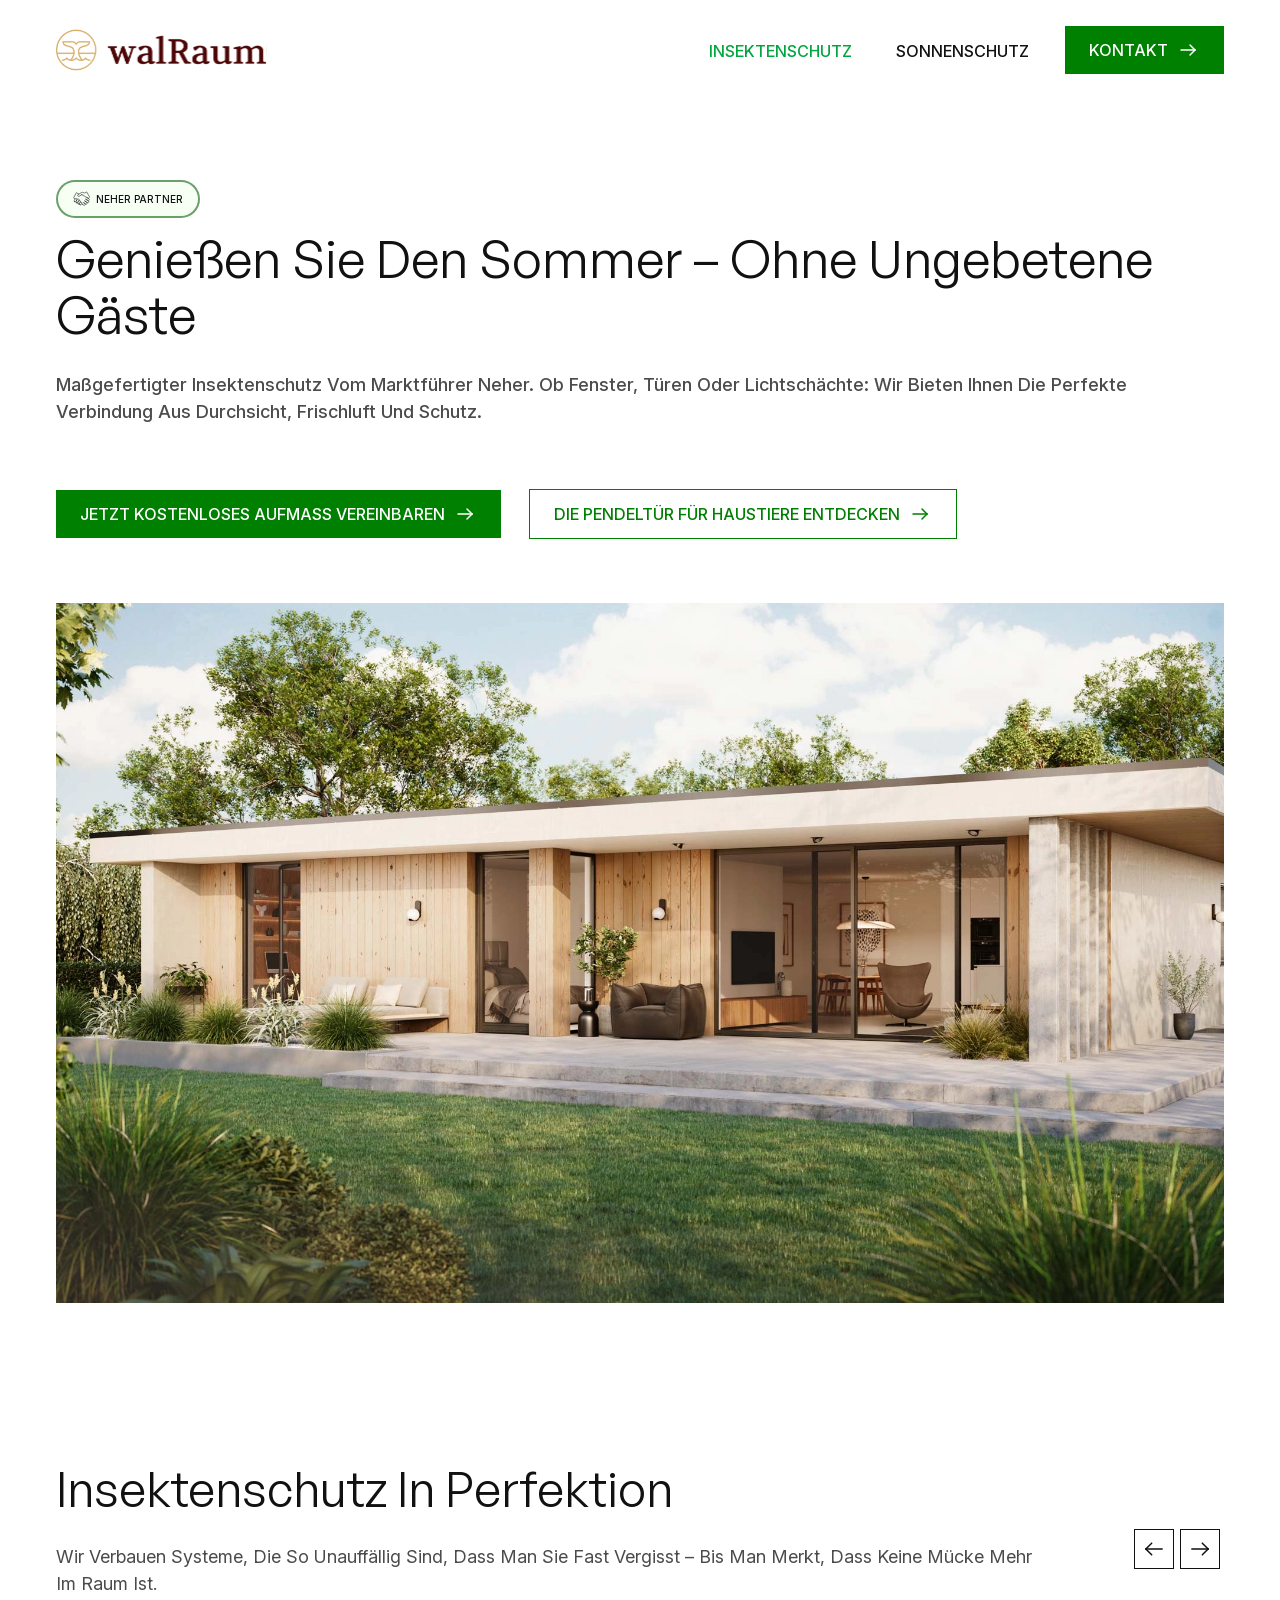
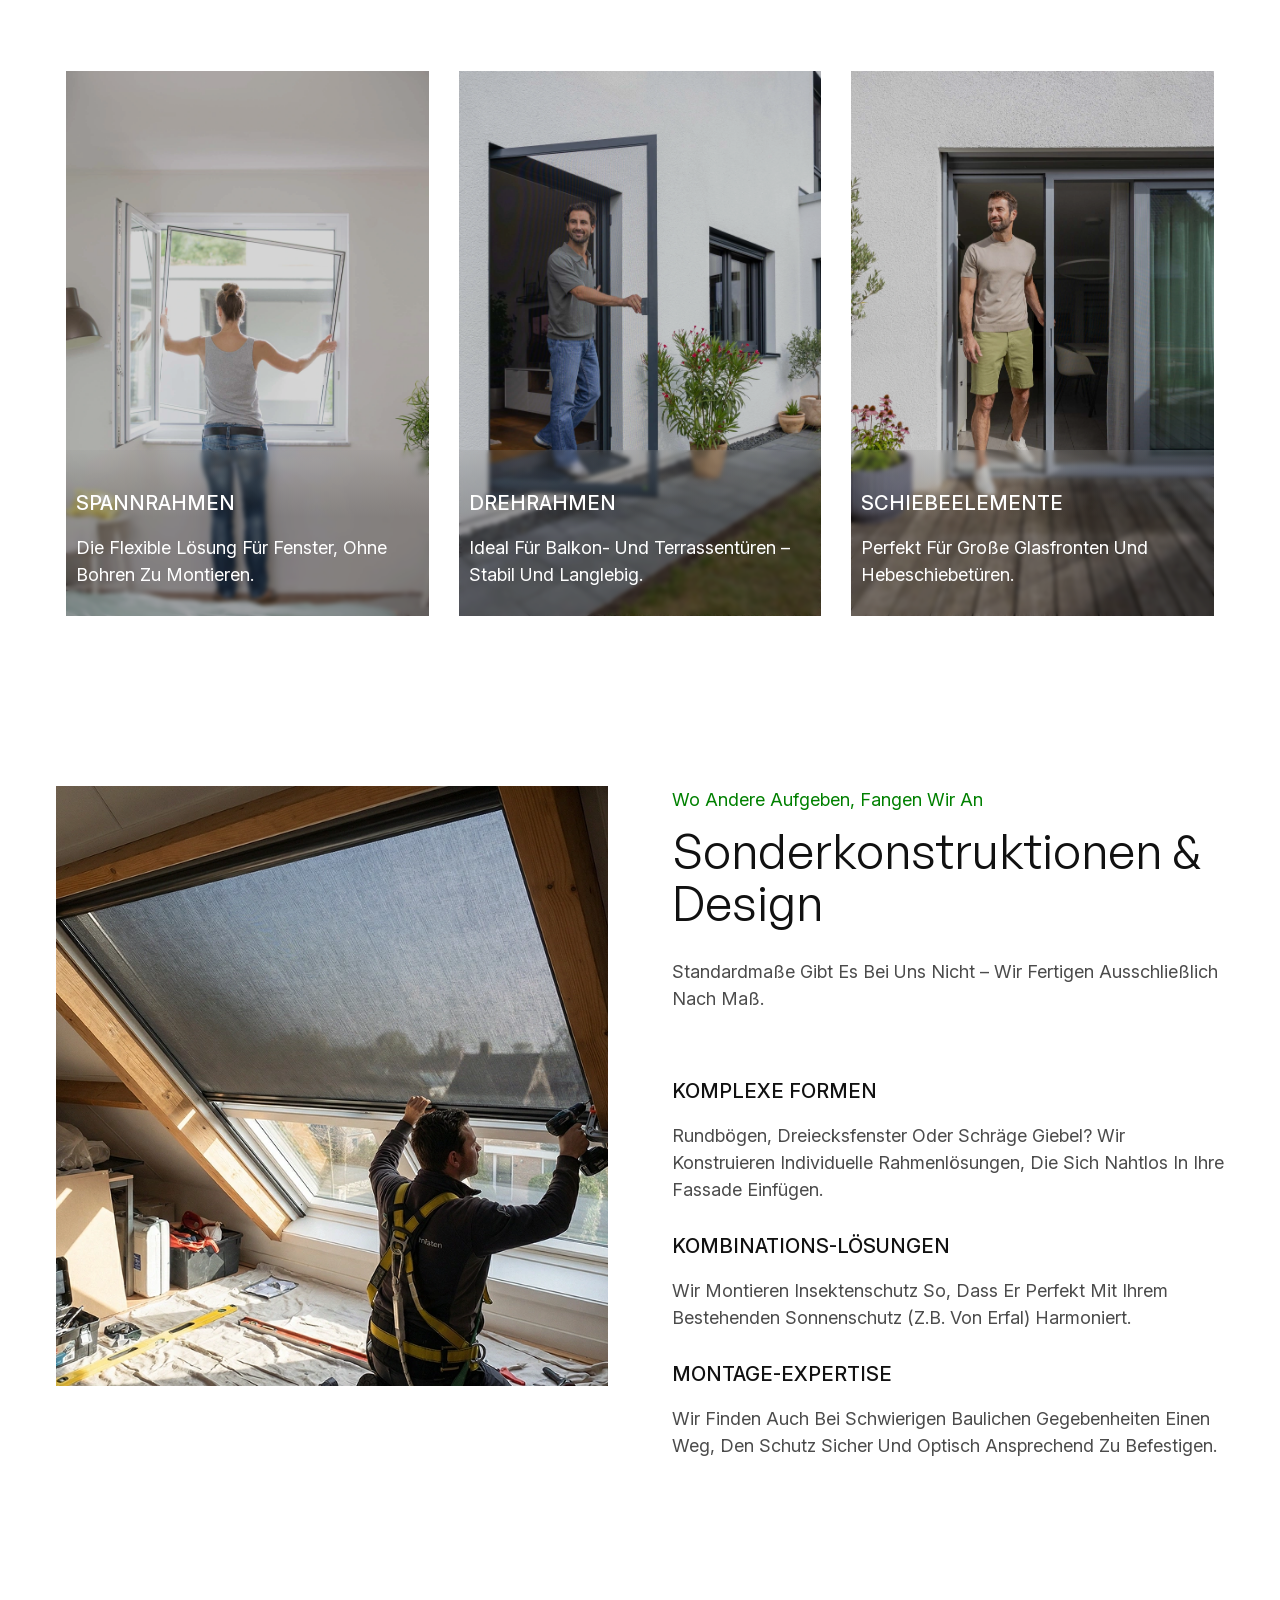
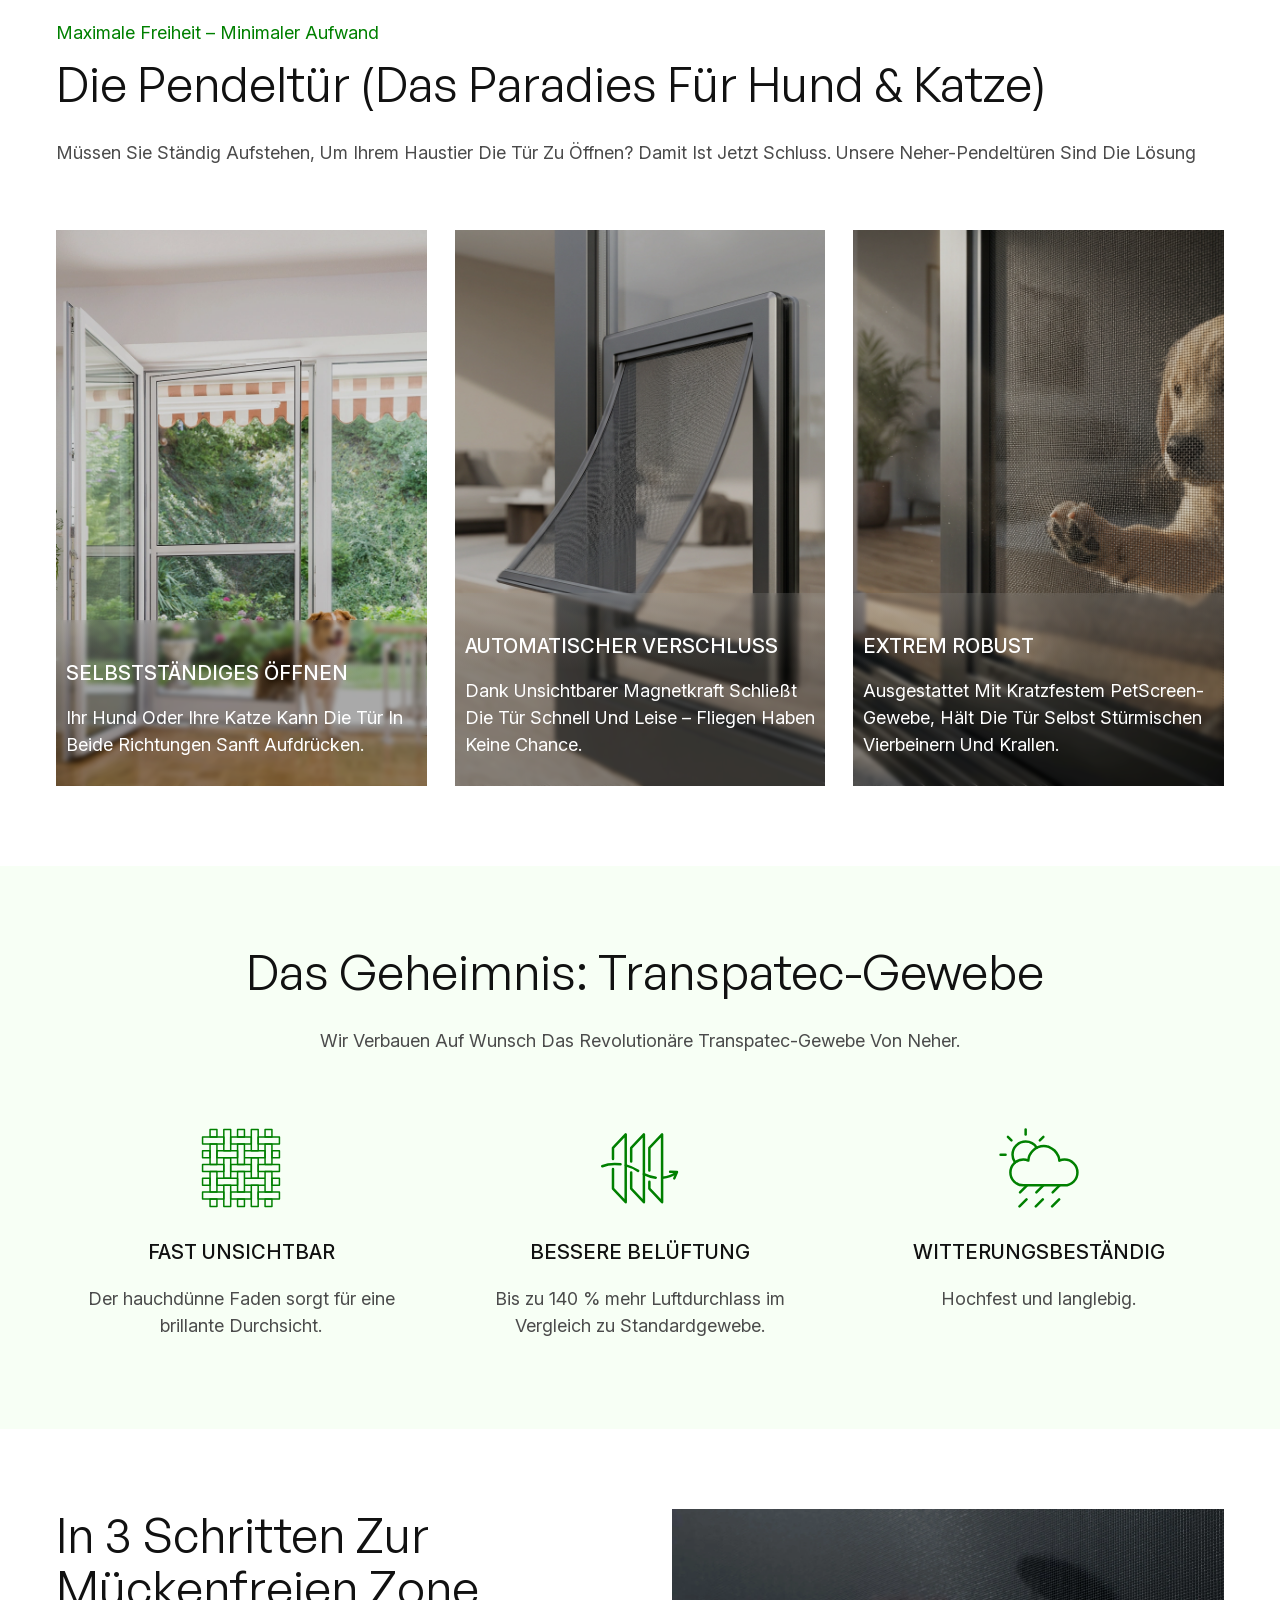
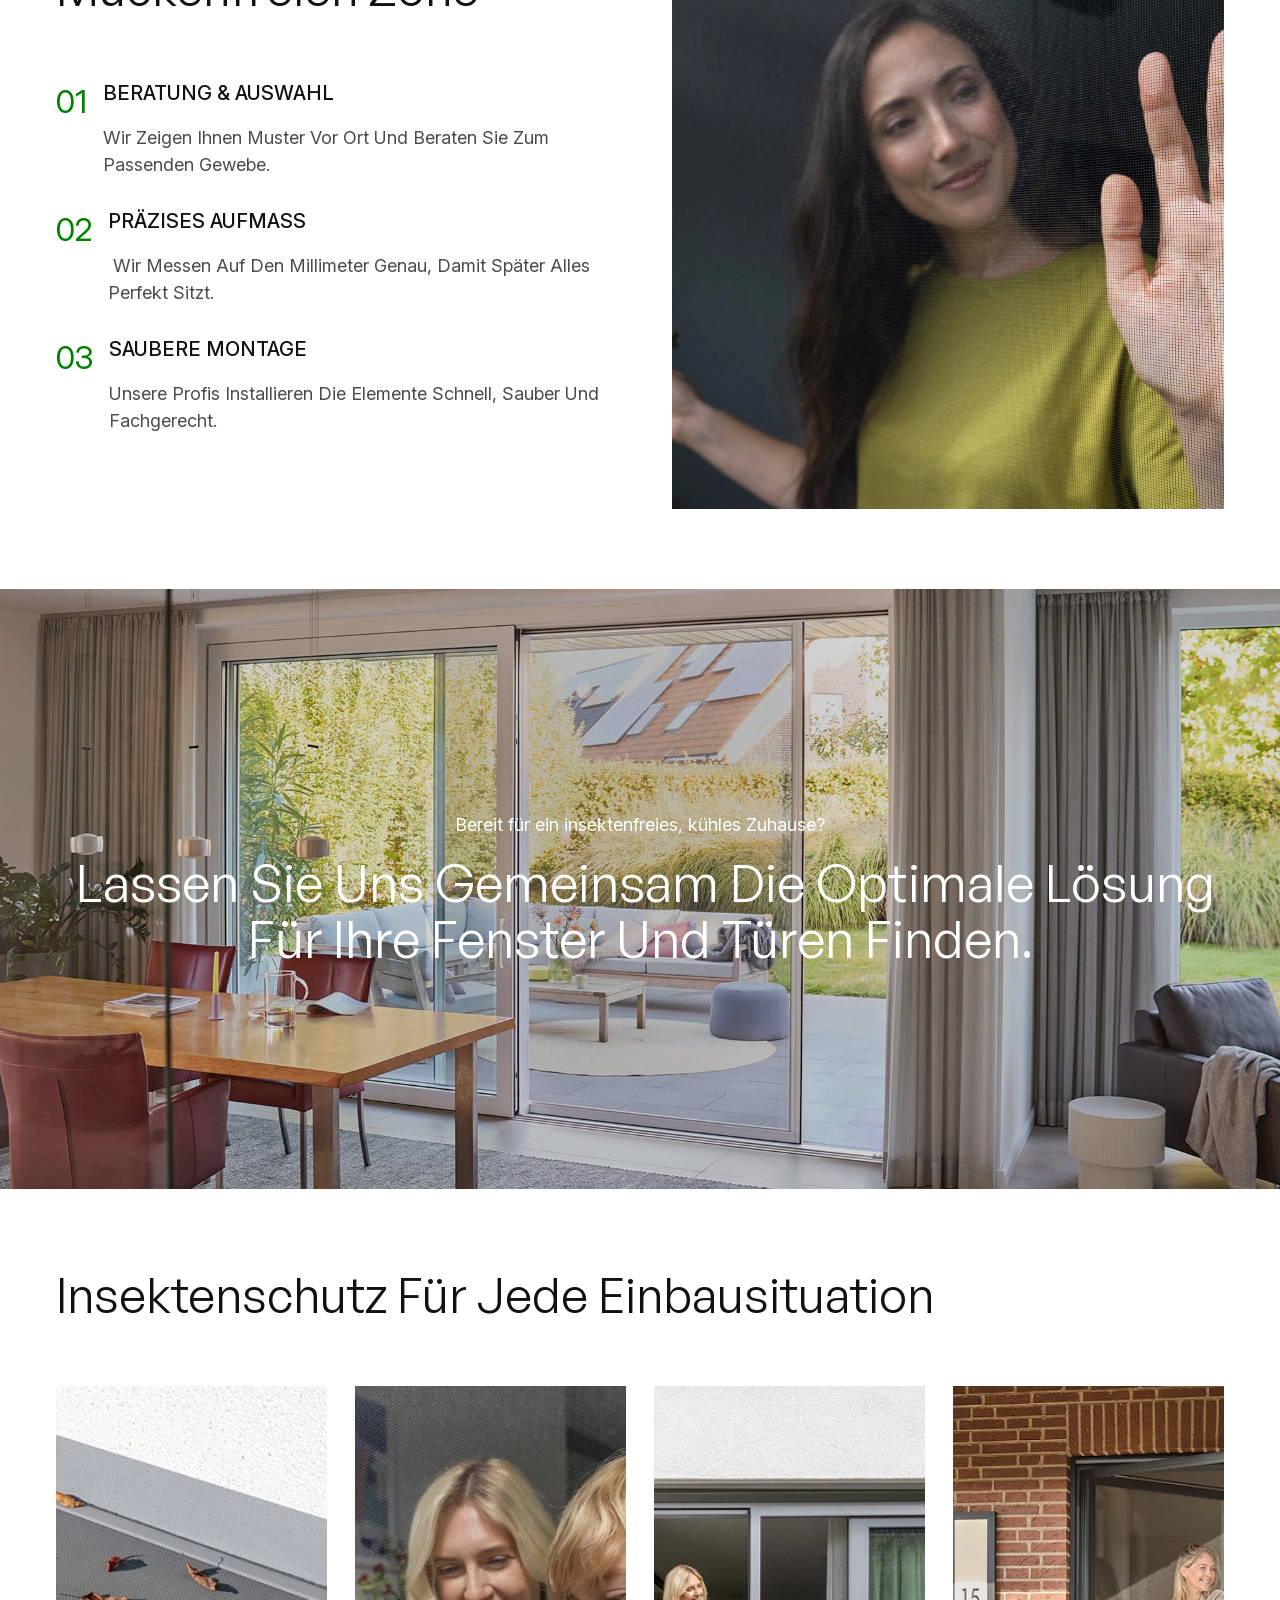
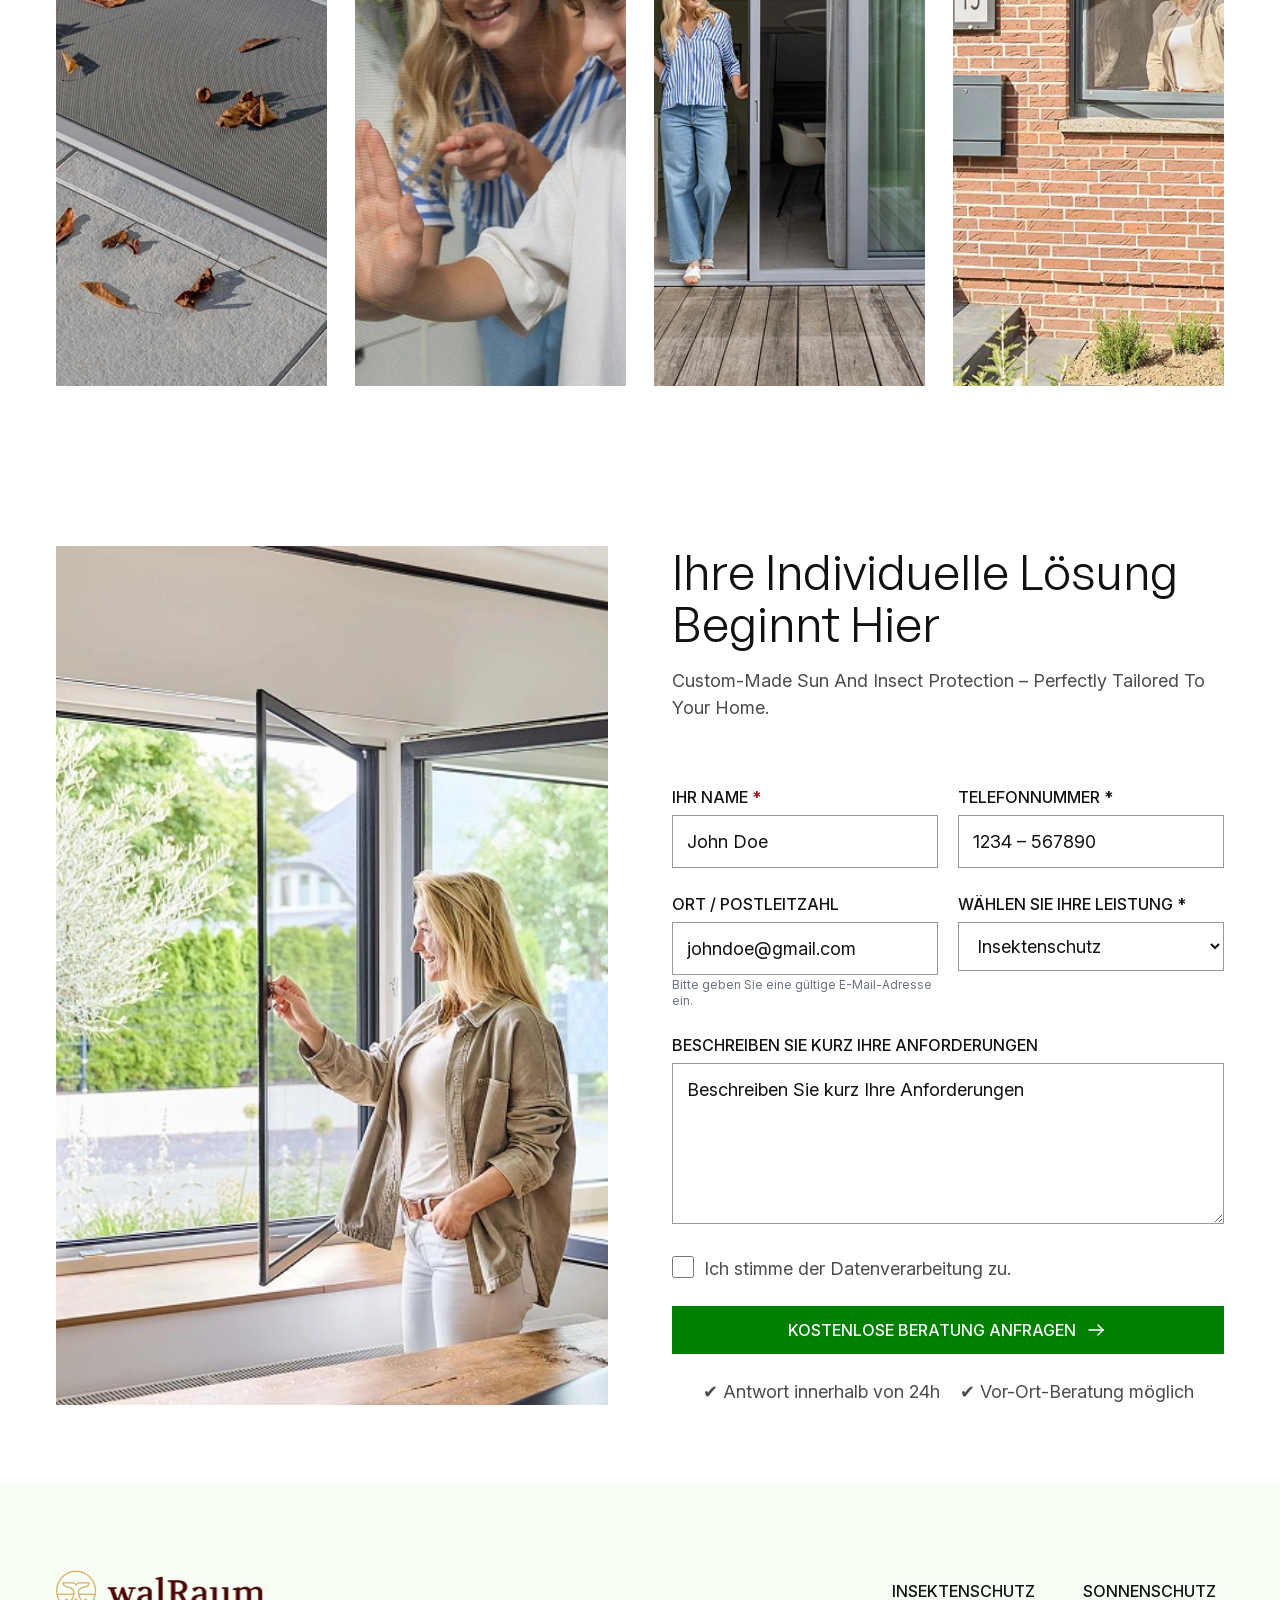
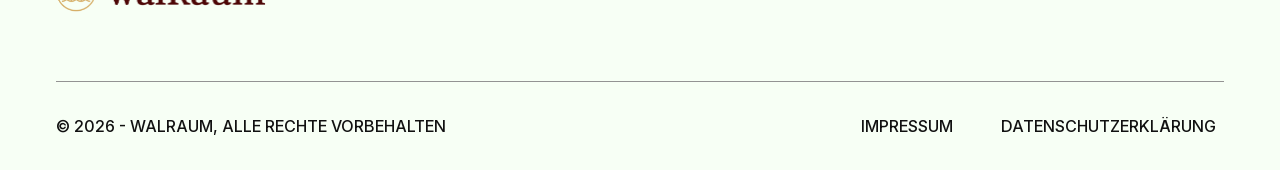
==== Insektenschutz.html @ 72f55087 "first commit" ====
<!doctype html>
<html lang="en">
    <head>
        <meta charset="utf-8">
        <meta name="viewport" content="width=device-width,initial-scale=1">
        <title>Insektenschutz Page</title>

        <link rel="stylesheet" href="./assets/css/swiper-bundle.min.css">
        
        <link rel="stylesheet" href="./assets/css/output.css">

    </head>
      
      
    <body>
        <!-- Skip Link button  -->
        <a href="#mainContent" class="skip-link btn-primary fixed top-0 left-0 z-40">Skip to content</a>
        <!-- HEADER -->
        <header class="header py-24 fixed w-full top-0 left-0 z-30">
            <div class="container">
                <div class="inner flex justify-between gap-32 items-center">
                    <a href="./index.html" aria-label="walraum homepage" class="relative">
                        <img src="./assets/images/header-logo.svg" alt="walraum logo image" class="white-logo">
                        <img src="./assets/images/header-color-logo.svg" alt="walraum colored logo image" class="color-logo absolute inset-0 opacity-0 invisible">
                    </a>
                  
                    <div id="mainMenu" class="flex justify-center items-center gap-12 md:gap-28">
                          <div id="menuBtn" class="lg:hidden w-35 h-35 border border-(--text-primary) flex flex-col justify-center items-center cursor-pointer">
                        <span class="line line-1 w-25 h-2 bg-(--text-primary) my-2"></span>
                        <span class="line line-2 w-25 h-2 bg-(--text-primary) my-2"></span>
                        <span class="line line-3 w-25 h-2 bg-(--text-primary) my-2"></span>
                    </div>
                        <nav>
                            
                            <ul>
                                <li>
                                    <a href="./Insektenschutz.html" role="link">Insektenschutz</a>
                                </li>
                                <li>
                                    <a href="./Sonnenschutz.html" role="link">Sonnenschutz</a>
                                </li>
                            </ul>
                        </nav>
                        <!-- button -->
                        <a href="#" role="button" class="btn-primary hidden! sm:flex!">
                            <span>Kontakt</span>
                            <img src="./assets/images/Arrow.svg" alt="white arrow svg" role="img">
                        </a>
                        <a href="#" role="button" class="btn-primary block! sm:hidden! py-8! px-8!">
                            <svg xmlns="http://www.w3.org/2000/svg" version="1.1" xmlns:xlink="http://www.w3.org/1999/xlink" width="20" height="20" x="0" y="0" viewBox="0 0 100 100" style="enable-background:new 0 0 512 512" xml:space="preserve" class=""><g><path d="M80.002 63.655c-4.922-3.39-11.718-1.984-15.067 3.054l-3.54 5.623c-.77 1.172-2.556 1.65-3.844.92-12.648-7.383-23.213-17.423-31.188-29.775-.825-1.277-.486-2.952.752-3.893l5.418-3.924c4.916-3.493 5.843-10.304 2.233-15.18L24.723 7.014c-3.06-4.023-9.05-4.45-12.487-.812C-1.048 20.211-4.83 42.283 27.688 73.293c32.477 30.894 54.338 26.045 67.545 12.192 3.553-3.678 2.814-9.662-1.405-12.511z" fill="#ffffff" opacity="1" data-original="#ffffff" class=""></path></g></svg>
                        </a>
                    </div>
                    
                </div>
            </div>
        </header>
        <main id="mainContent" tabindex="-1">
            <!-- Hero section start -->
            <section class="hero relative overflow-hidden flex justify-end pt-100">
      
                <div class="container">
                    <div class="hero-content relative h-full space-y-32 lg:space-y-64 py-40 lg:py-80">
                        <div class="title space-y-32 lg:space-y-64">
                            <div class="space-y-12">
                                 <div class="tag flex items-center justify-center gap-5 py-8 px-15 rounded-full border-2 border-[#00580091] bg-[#F7FFF5] w-fit">
                                    <img src="./assets/images/handshake-icon.svg" alt="hand shake icon" role="img">
                                    <span class="text-[10px] uppercase font-medium">neher Partner</span>
                                </div>
                                <div class="space-y-20 lg:space-y-28">
                                    <h1 class="text-h1 font-normal capitalize">
                                    Genießen Sie den Sommer – ohne ungebetene Gäste
                                    </h1>
                                    <div class="para capitalize text-(--text-secondary) font-medium">
                                            <p> Maßgefertigter Insektenschutz vom Marktführer Neher. Ob Fenster, Türen oder Lichtschächte: Wir bieten Ihnen die perfekte Verbindung aus Durchsicht, Frischluft und Schutz.</p>
                                    </div>
                                </div>
                            </div>
                           <div class="flex items-center gap-12 lg:gap-28 flex-wrap">
                                 <a href="#" class="btn-primary">
                                    <span>Jetzt kostenloses Aufmaß vereinbaren</span>
                                    <img src="./assets/images/Arrow.svg" alt="white arrow svg" role="img">
                                </a>
                                 <a href="#" class="btn-border">
                                    <span>Die Pendeltür für Haustiere entdecken</span>
                                    <img src="./assets/images/arrow-green.svg" alt="green arrow svg" role="img" class="icon-hover transition duration-300">
                                </a>
                           </div>
                        </div>
                           <div class="hero-img w-full xl:h-700">
                        <img src="./assets/images/hero-2-image.webp" alt="main banner image for hero section" role="img" class="w-full h-full object-cover aspect-video xl:aspect-auto">
                    </div>
                    </div>
                 
                </div>
            </section>
            <!-- Section 2 Starts -->  
            <section class="py-30 md:py-50 lg:py-80">
                <div class="container">
                    <div class="inner space-y-32  lg:space-y-64">
                        <div class="heading space-y-18 lg:space-y-28 md:w-[85%]">
                                <h2 class="text-h2 font-normal text-(--text-primary)">Insektenschutz in Perfektion</h2>
                                <div class="para capitalize space-y-20 text-(--text-secondary) font-normal">
                                    <p>Wir verbauen Systeme, die so unauffällig sind, dass man sie fast vergisst – bis man merkt, dass keine Mücke mehr im Raum ist.</p>
                                </div>
                            </div>
                        <!-- cards -->
                        <div class="main -mt-160">
                           <div class="swiper swiper-cards w-auto! overflow-hidden!">

                                <!-- Navigation -->
                                <div class="hidden! md:flex! swiper-button-prev top-50! left-[90%]! xl:left-[94%]! right-0! w-40! h-40! border border-(--text-primary) rounded-none! transform -translate-x-1/2!">
                                    <span class="prev-icon"><svg width="28" height="28" viewBox="0 0 28 28" fill="none" xmlns="http://www.w3.org/2000/svg">
                                    <path d="M5.8335 14H22.1668" stroke="#111111" stroke-width="1.5" stroke-linecap="round" stroke-linejoin="round"/>
                                    <path d="M11.6668 8.16669L5.8335 14" stroke="#111111" stroke-width="1.5" stroke-linecap="round" stroke-linejoin="round"/>
                                    <path d="M11.6668 19.8333L5.8335 14" stroke="#111111" stroke-width="1.5" stroke-linecap="round" stroke-linejoin="round"/>
                                    </svg>
                                    </span>
                                </div>

                                <div class="hidden! md:flex! swiper-button-next top-50! w-40! h-40! border border-(--text-primary) rounded-none!">
                                    <span class="next-icon">
                                        <svg width="28" height="28" viewBox="0 0 28 28" fill="none" xmlns="http://www.w3.org/2000/svg">
                                        <path d="M22.1668 14H5.8335" stroke="#111111" stroke-width="1.5" stroke-linecap="round" stroke-linejoin="round"/>
                                        <path d="M16.3335 19.8333L22.1668 14" stroke="#111111" stroke-width="1.5" stroke-linecap="round" stroke-linejoin="round"/>
                                        <path d="M16.3335 8.16669L22.1668 14" stroke="#111111" stroke-width="1.5" stroke-linecap="round" stroke-linejoin="round"/>
                                        </svg>

                                    </span>
                                </div>

                                <div class="swiper-wrapper parent-equal pt-160 pb-50 md:pb-0">
                                    <div class="swiper-slide md:p-10 h-auto!">
                                        <div class="relative overflow-hidden group h-full">
                                                <img src="./assets/images/section-5.webp" alt="image for Spannrahmen card" class="size-full object-cover transition-all duration-300 ease-in-out group-hover:scale-105">
                                                <!-- Overlay (optional for readability) -->
                                                <div class="absolute inset-0 bg-(--overlay) z-10"></div>
                                                <div class="content px-22 md:px-10 xxl:px-28 pt-28 md:pt-38 pb-22 md:pb-28 absolute bottom-0 w-full z-11 text-white bg-[linear-gradient(180deg,rgba(153,153,151,0.2)_0%,rgba(0,0,0,0.2)_39.9%)] backdrop-blur-[2px] space-y-16">
                                                    <h3 class="text-white uppercase text-p xsm:text-h4 font-medium equal-title">Spannrahmen</h3>
                                                    <div class="para capitalize space-y-20 text-white font-normal equal-content">
                                                        <p>Die flexible Lösung für Fenster, ohne Bohren zu montieren.</p>
                                                    </div>
                                                </div>
                                        </div>
                                    </div>
                                    <div class="swiper-slide md:p-10 h-auto!">
                                        <div class="relative overflow-hidden group h-full">
                                                <img src="./assets/images/swiper-image-2.webp" alt="image for Drehrahmen card" class="size-full object-cover transition-all duration-300 ease-in-out group-hover:scale-105">
                                                <!-- Overlay (optional for readability) -->
                                                <div class="absolute inset-0 bg-(--overlay) z-10"></div>
                                                <div class="content px-22 md:px-10 xxl:px-28 pt-28 md:pt-38 pb-22 md:pb-28 absolute bottom-0 w-full z-11 text-white bg-[linear-gradient(180deg,rgba(153,153,151,0.2)_0%,rgba(0,0,0,0.2)_39.9%)] backdrop-blur-[2px] space-y-16">
                                                    <h3 class="text-white uppercase text-p xsm:text-h4 font-medium equal-title">Drehrahmen</h3>
                                                    <div class="para capitalize space-y-20 text-white font-normal equal-content">
                                                        <p>Ideal für Balkon- und Terrassentüren – stabil und langlebig.</p>
                                                    </div>
                                                </div>
                                        </div>
                                    </div>
                                    <div class="swiper-slide md:p-10 h-auto!">
                                        <div class="relative overflow-hidden group h-full">
                                                <img src="./assets/images/swiper-image-3.webp" alt="image for Schiebeelemente card" class="size-full object-cover transition-all duration-300 ease-in-out group-hover:scale-105">
                                                <!-- Overlay (optional for readability) -->
                                                <div class="absolute inset-0 bg-(--overlay) z-10"></div>
                                                <div class="content px-22 md:px-10 xxl:px-28 pt-28 md:pt-38 pb-22 md:pb-28 absolute bottom-0 w-full z-11 text-white bg-[linear-gradient(180deg,rgba(153,153,151,0.2)_0%,rgba(0,0,0,0.2)_39.9%)] backdrop-blur-[2px] space-y-16">
                                                    <h3 class="text-white uppercase text-p xsm:text-h4 font-medium equal-title">Schiebeelemente</h3>
                                                    <div class="para capitalize space-y-20 text-white font-normal equal-content">
                                                        <p>Perfekt für große Glasfronten und Hebeschiebetüren.</p>
                                                    </div>
                                                </div>
                                        </div>
                                    </div>
                                    <div class="swiper-slide md:p-10 h-auto!">
                                        <div class="relative overflow-hidden group h-full">
                                                <img src="./assets/images/swiper-image-4.webp" alt="image for Plissees card" class="size-full object-cover transition-all duration-300 ease-in-out group-hover:scale-105">
                                                <!-- Overlay (optional for readability) -->
                                                <div class="absolute inset-0 bg-(--overlay) z-10"></div>
                                                <div class="content px-22 md:px-10 xxl:px-28 pt-28 md:pt-38 pb-22 md:pb-28 absolute bottom-0 w-full z-11 text-white bg-[linear-gradient(180deg,rgba(153,153,151,0.2)_0%,rgba(0,0,0,0.2)_39.9%)] backdrop-blur-[2px] space-y-16">
                                                    <h3 class="text-white uppercase text-p xsm:text-h4 font-medium equal-title">Plissees</h3>
                                                    <div class="para capitalize space-y-20 text-white font-normal equal-content">
                                                        <p>Platzsparend, modern und kinderleicht zu bedienen</p>
                                                    </div>
                                                </div>
                                        </div>
                                    </div>
                                    <div class="swiper-slide md:p-10 h-auto!">
                                        <div class="relative overflow-hidden group h-full">
                                                <img src="./assets/images/swiper-image-5.webp" alt="image for Lichtschachtabdeckungen card" class="size-full object-cover transition-all duration-300 ease-in-out group-hover:scale-105">
                                                <!-- Overlay (optional for readability) -->
                                                <div class="absolute inset-0 bg-(--overlay) z-10"></div>
                                                <div class="content px-22 md:px-10 xxl:px-28 pt-28 md:pt-38 pb-22 md:pb-28 absolute bottom-0 w-full z-11 text-white bg-[linear-gradient(180deg,rgba(153,153,151,0.2)_0%,rgba(0,0,0,0.2)_39.9%)] backdrop-blur-[2px] space-y-16">
                                                    <h3 class="text-white uppercase text-p xsm:text-h4 font-medium equal-title">Lichtschachtabdeckungen</h3>
                                                    <div class="para capitalize space-y-20 text-white font-normal equal-content">
                                                        <p>Damit auch Kellerasseln und Laub keine Chance haben.</p>
                                                    </div>
                                                </div>
                                        </div>
                                    </div>
                                </div>

                                <!-- Pagination -->
                                <div class="md:hidden swiper-pagination"></div>

                                </div>
                        </div>
                    </div>
                </div>
            </section>
            <!-- Section 3 Starts -->
             <section class="py-30 md:py-50 lg:py-80">
                <div class="container">
                    <div class="inner flex gap-32 xl:gap-64 flex-col lg:flex-row">
                         <div class="w-full lg:w-1/2 md:h-600 overflow-hidden">
                            <img src="./assets/images/fangen-image.webp" alt="section image for Sonderkonstruktionen & Design" role="img" class="size-full object-cover transition-all duration-300 ease-in-out hover:scale-105">
                        </div>
                        <div class="w-full lg:w-1/2">
                            <div class="space-y-32 lg:space-y-64">
                                <div class="space-y-12">
                                    <span class="capitalize text-body font-regular text-(--button-bg)">Wo andere aufgeben, fangen wir an</span>
                                    <div class="space-y-20 lg:space-y-28">
                                        <h2 class="text-h2 font-normal text-(--text-primary)">Sonderkonstruktionen & Design</h2>
                                        <div class="para capitalize space-y-16 text-(--text-secondary)">
                                            <p>Standardmaße gibt es bei uns nicht – wir fertigen ausschließlich nach Maß.</p>
                                        </div>
                                    </div>
                                </div>
                                
                                <div class="listing space-y-16 lg:space-y-28">
                                    <div class="list-inn flex justify-start items-start space-y-10 sm:space-y-16 flex-col">
                                            <h3 class="text-h4 uppercase font-medium">Komplexe Formen</h3>
                                            <div class="para capitalize space-y-16 text-(--text-secondary)">
                                                <span>Rundbögen, Dreiecksfenster oder schräge Giebel? Wir konstruieren individuelle Rahmenlösungen, die sich nahtlos in Ihre Fassade einfügen.</span>
                                            </div>
                                    </div>
                                    <!--  -->
                                     <div class="list-inn flex justify-start items-start space-y-10 sm:space-y-16 flex-col">
                                            <h3 class="text-h4 uppercase font-medium">Kombinations-Lösungen</h3>
                                            <div class="para capitalize space-y-16 text-(--text-secondary)">
                                                <span>Wir montieren Insektenschutz so, dass er perfekt mit Ihrem bestehenden Sonnenschutz (z.B. von Erfal) harmoniert.</span>
                                            </div>
                                    </div>
                                    <!--  -->
                                     <div class="list-inn flex justify-start items-start space-y-10 sm:space-y-16 flex-col">
                                            <h3 class="text-h4 uppercase font-medium">Montage-Expertise</h3>
                                            <div class="para capitalize space-y-16 text-(--text-secondary)">
                                                <span>Wir finden auch bei schwierigen baulichen Gegebenheiten einen Weg, den Schutz sicher und optisch ansprechend zu befestigen.</span>
                                            </div>
                                    </div>
                                </div>
                            </div>
                        </div>
                       
                    </div>
                </div>
            </section>
            <!-- section 4 starts -->
              <section class="py-30 md:py-50 lg:py-80">
                <div class="container">
                    <div class="inner space-y-32 lg:space-y-64">
                        <div class="heading space-y-12">
                            <span class="capitalize text-body font-regular text-(--button-bg)">Maximale Freiheit – Minimaler Aufwand</span>
                            <div class="space-y-18 lg:space-y-28">
                                <h2 class="text-h2 font-normal text-(--text-primary)">Die Pendeltür (Das Paradies für Hund & Katze)</h2>
                                <div class="para capitalize space-y-20 text-(--text-secondary) font-normal">
                                    <p>Müssen Sie ständig aufstehen, um Ihrem Haustier die Tür zu öffnen? Damit ist jetzt Schluss. Unsere Neher-Pendeltüren sind die Lösung</p>
                                </div>
                            </div>
                        </div>
                        <div class="grid sm:grid-cols-2 lg:grid-cols-3 gap-28">
                            <div class="relative overflow-hidden group">
                                <img src="./assets/images/Selbstständiges-image.webp" alt=" image for Selbstständiges Öffnen" class="size-full object-cover transition-all duration-300 ease-in-out group-hover:scale-105">
                                <!-- Overlay (optional for readability) -->
                                <div class="absolute inset-0 bg-(--overlay) z-10"></div>
                                <div class="content px-22 md:px-10 xxl:px-28 pt-28 md:pt-38 pb-22 md:pb-28 absolute bottom-0 w-full z-11 text-white bg-[linear-gradient(180deg,rgba(153,153,151,0.2)_0%,rgba(0,0,0,0.2)_39.9%)] backdrop-blur-[2px] space-y-16">
                                    <h3 class="text-h4 uppercase font-medium">Selbstständiges Öffnen</h3>
                                    <div class="para capitalize space-y-20 text-white font-normal equal-content">
                                                <span>Ihr Hund oder Ihre Katze kann die Tür in beide Richtungen sanft aufdrücken.</span>
                                            </div>
                                </div>
                            </div>
                            <div class="relative overflow-hidden group">
                                <img src="./assets/images/Freiheit-für-Vierbeiner-2.webp" alt=" image for Automatisches Schließen" class="size-full object-cover transition-all duration-300 ease-in-out group-hover:scale-105">
                                <!-- Overlay (optional for readability) -->
                                <div class="absolute inset-0 bg-(--overlay) z-10"></div>
                                <div class="content px-22 md:px-10 xxl:px-28 pt-28 md:pt-38 pb-22 md:pb-28 absolute bottom-0 w-full z-11 text-white bg-[linear-gradient(180deg,rgba(153,153,151,0.2)_0%,rgba(0,0,0,0.2)_39.9%)] backdrop-blur-[2px] space-y-16">
                                    <h3 class="text-h4 uppercase font-medium">Automatischer Verschluss</h3>
                                    <div class="para capitalize space-y-20 text-white font-normal equal-content">
                                        <span>Dank unsichtbarer Magnetkraft schließt die Tür schnell und leise – Fliegen haben keine Chance.</span>
                                    </div>
                                </div>
                            </div>
                            <div class="relative overflow-hidden group">
                                <img src="./assets/images/Freiheit-für-Vierbeiner-3.webp" alt=" image for Robustes Gewebe" class="size-full object-cover transition-all duration-300 ease-in-out group-hover:scale-105">
                                <!-- Overlay (optional for readability) -->
                                <div class="absolute inset-0 bg-(--overlay) z-10"></div>
                                <div class="content px-22 md:px-10 xxl:px-28 pt-28 md:pt-38 pb-22 md:pb-28 absolute bottom-0 w-full z-11 text-white bg-[linear-gradient(180deg,rgba(153,153,151,0.2)_0%,rgba(0,0,0,0.2)_39.9%)] backdrop-blur-[2px] space-y-16">
                                    <h3 class="text-h4 uppercase font-medium">Extrem Robust</h3>
                                    <div class="para capitalize space-y-20 text-white font-normal equal-content">
                                                <span>Ausgestattet mit kratzfestem PetScreen-Gewebe, hält die Tür selbst stürmischen Vierbeinern und Krallen.</span>
                                            </div>
                                </div>
                            </div>
                        </div>
                    </div>
                </div>
            </section>
            
            <!-- section 5 starts -->
            <section class="py-30 md:py-50 lg:py-80 bg-(--light-green)">
                <div class="container">
                    <div class="inner space-y-32 lg:space-y-64">
                        <div class="title text-center space-y-28">
                            <h2 class="text-h2 font-normal text-(--text-primary)"> Das Geheimnis: Transpatec-Gewebe</h2>
                            <div class="para capitalize space-y-16 text-(--text-secondary)">
                                <p>Wir verbauen auf Wunsch das revolutionäre Transpatec-Gewebe von Neher.</p>
                            </div>
                        </div>
                        <div class="main grid sm:grid-cols-2 lg:grid-cols-3 gap-28 parent-equal">
                            <div class="p-10 flex flex-col gap-28 justify-start text-center">
                                <img src="./assets/images/Fast-unsichtbar.svg" class="w-80 h-80 mx-auto" alt="icon for Fast unsichtbar" role="img">
                                <div class="space-y-16">
                                    <h3 class="equal-title text-h4 font-medium uppercase leading-relaxed tracking-[6%]"> Fast unsichtbar</h3>
                                    <div class="equal-content space-y-16 font-normal tracking-[2%] text-(--text-secondary)">
                                        <p>Der hauchdünne Faden sorgt für eine brillante Durchsicht.</p>
                                    </div>
                                </div>
                            </div>
                            <!--  -->
                            <div class="p-10 flex flex-col gap-28 justify-start text-center">
                                <img src="./assets/images/Bessere-Belüftung.svg" class="w-80 h-80 mx-auto" alt="icon for Bessere Belüftung" role="img">
                                <div class="space-y-16">
                                    <h3 class="equal-title text-h4 font-medium uppercase leading-relaxed tracking-[6%]">Bessere Belüftung</h3>
                                    <div class="equal-content space-y-16 font-normal tracking-[2%] text-(--text-secondary)">
                                        <p>Bis zu 140 % mehr Luftdurchlass im Vergleich zu Standardgewebe.</p>
                                    </div>
                                </div>
                            </div>
                            <!--  -->
                            <div class="p-10 flex flex-col gap-28 justify-start text-center">
                                <img src="./assets/images/Witterungsbeständig.svg" class="w-80 h-80 mx-auto"  alt="icon for Witterungsbeständig" role="img">
                                <div class="space-y-16">
                                    <h3 class="equal-title text-h4 font-medium uppercase leading-relaxed tracking-[6%]">Witterungsbeständig</h3>
                                    <div class="equal-content space-y-16 font-normal tracking-[2%] text-(--text-secondary)">
                                        <p>Hochfest und langlebig.</p>
                                    </div>
                                </div>
                            </div>
                        </div>
                    </div>
                </div>
            </section>
            <!-- section 6 Starts -->
            <section class="py-30 md:py-50 lg:py-80">
                <div class="container">
                    <div class="inner flex gap-32 xl:gap-64 flex-col-reverse lg:flex-row">
                        <div class="w-full lg:w-1/2">
                            <div class="space-y-32 lg:space-y-64">
                                <h2 class="text-h2 font-normal text-(--text-primary)">In 3 Schritten zur mückenfreien Zone</h2>
                                <div class="listing space-y-16 lg:space-y-28">
                                    <div class="list-inn flex justify-start items-start gap-16">
                                        <span class="text-h3 text-(--button-bg)">01</span>
                                        <div class="space-y-10 sm:space-y-16">
                                            <h3 class="text-h4 uppercase font-medium">Beratung & Auswahl</h3>
                                            <div class="para capitalize space-y-16 text-(--text-secondary)">
                                                <span>Wir zeigen Ihnen Muster vor Ort und beraten Sie zum passenden Gewebe.</span>
                                            </div>
                                        </div>
                                    </div>
                                    <!--  -->
                                    <div class="list-inn flex justify-start items-start gap-16">
                                        <span class="text-h3 text-(--button-bg)">02</span>
                                        <div class="space-y-10 sm:space-y-16">
                                            <h3 class="text-h4 uppercase font-medium">Präzises Aufmaß</h3>
                                            <div class="para capitalize space-y-16 text-(--text-secondary)">
                                                <span> Wir messen auf den Millimeter genau, damit später alles perfekt sitzt.</span>
                                            </div>
                                        </div>
                                    </div>
                                    <!--  -->
                                    <div class="list-inn flex justify-start items-start gap-16">
                                        <span class="text-h3 text-(--button-bg)">03</span>
                                        <div class="space-y-10 sm:space-y-16">
                                            <h3 class="text-h4 uppercase font-medium">Saubere Montage</h3>
                                            <div class="para capitalize space-y-16 text-(--text-secondary) ">
                                                <span>Unsere Profis installieren die Elemente schnell, sauber und fachgerecht.</span>
                                            </div>
                                        </div>
                                    </div>
                                </div>
                            </div>
                        </div>
                        <div class="w-full lg:w-1/2 md:h-600 overflow-hidden">
                            <img
                                src="./assets/images/sec-6mückenfreienZone.webp"
                                alt="section image for mückenfreien Zone"
                                role="img"
                                class="size-full object-cover transition-all duration-300 ease-in-out hover:scale-105"
                            >
                        </div>
                    </div>
                </div>
            </section>
            <!-- section 7 Starts -->
            <section class="py-200 relative overflow-hidden flex justify-center items-center h-600">
                <img
                    src="./assets/images/cta-2.webp"
                    alt="cta background image"
                    role="img"
                    class="absolute inset-0 z-0 object-cover object-center size-full"
                >
                <!-- Overlay (optional for readability) -->
                <div class="absolute inset-0 bg-(--overlay1) z-10"></div>
                <div class="container">
                    <div class="inner relative z-11">
                        <div class="content text-white text-center space-y-16">
                            <span>Bereit für ein insektenfreies, kühles Zuhause?</span>
                            <h2 class="text-h1 tracking-[2%]"> Lassen Sie uns gemeinsam die optimale Lösung für Ihre Fenster und Türen finden.</h2>
                        </div>
                    </div>
                </div>
            </section>
            <!-- section 8 Starts -->
             <section class="py-30 md:py-50 lg:py-80">
                <div class="container">
                    <div class="inner space-y-32 lg:space-y-64">
                            <div class="space-y-18 lg:space-y-28">
                                <h2 class="text-h2 font-normal text-(--text-primary)">Insektenschutz Für Jede Einbausituation  
                            </div>
                  
                        <div class="grid sm:grid-cols-2 xl:grid-cols-4 gap-28">
                            <div class="relative overflow-hidden group h-auto lg:h-600">
                                <img src="./assets/images/card-image24.webp" alt=" image for Selbstständiges Öffnen" class="size-full object-cover transition-all duration-300 ease-in-out group-hover:scale-105">
                                
                            </div>
                            <div class="relative overflow-hidden group h-auto lg:h-600">
                                <img src="./assets/images/card-image21.webp" alt=" image for Automatisches Schließen" class="size-full object-cover transition-all duration-300 ease-in-out group-hover:scale-105">
                              
                            </div>
                            <div class="relative overflow-hidden group h-auto lg:h-600">
                                <img src="./assets/images/card-image22.webp" alt=" image for Robustes Gewebe" class="size-full object-cover transition-all duration-300 ease-in-out group-hover:scale-105">
                              
                            </div>
                            <div class="relative overflow-hidden group h-auto lg:h-600">
                                <img src="./assets/images/card-image23.webp" alt=" image for Robustes Gewebe" class="size-full object-cover transition-all duration-300 ease-in-out group-hover:scale-105">
                              
                            </div>
                        </div>
                    </div>
                </div>
            </section>
            <!-- section 9 Starts -->
            <section class="py-30 md:py-50 lg:py-80">
                <div class="container">
                    <div class="inner flex gap-32 xl:gap-64 flex-col lg:flex-row h-full">
                        <div class="w-full lg:w-1/2 overflow-hidden h-full xl:h-auto lg:sticky lg:top-100 xl:top-0 xl:relative">
                            <div class="lg:sticky lg:top-100 xl:top-0 xl:relative h-auto xl:h-full">
                                <img
                                src="./assets/images/contact-form-img2.webp"
                                alt="section image for Der form"
                                role="img"
                                class="w-full aspect-square xl:aspect-auto xl:h-full object-cover transition-all duration-300 ease-in-out hover:scale-105"
                            >
                            </div>
                        </div>
                        <div class="w-full lg:w-1/2 h-full">
                            <div class="space-y-32 xl:space-y-64">
                                <div class="space-y-16">
                                    <h2 class="text-h2 font-normal text-(--text-primary)">Ihre individuelle Lösung beginnt hier</h2>
                                    <div class="para space-y-16 text-(--text-secondary) capitalize">
                                        <p>Custom-made sun and insect protection – perfectly tailored to your home.</p>
                                    </div>
                                </div>
                                <!-- form -->
                                <form action="#" method="post" class="space-y-24 max-w-2xl">
                                    <!-- Name + Phone -->
                                    <div class="grid xl:grid-cols-2 gap-20">
                                        <!-- Name -->
                                        <div>
                                            <label for="name" class="block text-p font-medium mb-6 uppercase text-(--text-primary)">
                                                Ihr Name
                                                <span aria-hidden="true" class="text-red-800">*</span>
                                            </label>
                                            <input
                                                type="text"
                                                id="name"
                                                name="name"
                                                placeholder="John Doe"
                                                required
                                                aria-required="true"
                                                class="text-(--text-primary) w-full border border-[#989898] px-14 py-12 focus:outline-none focus:ring-1 focus:ring-(--button-bg)"
                                            >
                                        </div>
                                        <!-- Phone -->
                                        <div>
                                            <label for="phone" class="block text-p font-medium mb-6 uppercase text-(--text-primary)">
                                                Telefonnummer
                                                <span aria-hidden="true">*</span>
                                            </label>
                                            <input
                                                type="tel"
                                                id="phone"
                                                name="phone"
                                                placeholder="1234 – 567890"
                                                required
                                                aria-required="true"
                                                class="text-(--text-primary) w-full border border-[#989898] px-14 py-12 focus:outline-none focus:ring-1 focus:ring-(--button-bg)"
                                            >
                                        </div>
                                    </div>
                                    <!-- Email + Service -->
                                    <div class="grid xl:grid-cols-2 gap-20">
                                        <!-- Email -->
                                        <div>
                                            <label for="email" class="block text-p font-medium mb-6 uppercase text-(--text-primary)">
                                                Ort / Postleitzahl
                                            </label>
                                            <input
                                                type="email"
                                                id="email"
                                                name="email"
                                                placeholder="johndoe@gmail.com"
                                                aria-describedby="email-help"
                                                class="text-(--text-primary) w-full border border-[#989898] px-14 py-12 focus:outline-none focus:ring-2 focus:ring-[#989898]"
                                            >
                                            <p id="email-help" class="text-xs text-gray-500 mt-2">
                                                Bitte geben Sie eine gültige E-Mail-Adresse ein.
                                            </p>
                                        </div>
                                        <!-- Service -->
                                        <div>
                                            <label for="service" class="block text-p font-medium mb-6 uppercase text-(--text-primary)">
                                                Wählen Sie Ihre Leistung
                                                <span aria-hidden="true">*</span>
                                            </label>
                                            <select
                                                id="service"
                                                name="service"
                                                required
                                                aria-required="true"
                                                class="text-(--text-primary) w-full border border-[#989898] px-14 py-12 focus:outline-none focus:ring-1 focus:ring-(--button-bg)"
                                            >
                                                <option value="">Insektenschutz</option>
                                                <option value="insektenschutz">Sonnenschutz</option>
                                                <option value="sonnenschutz">Sonnen- & Insektenschutz</option>
                                                <option value="sonderanfertigung">Sonderanfertigung</option>
                                                <option value="lösungen">Haustierfreundliche Lösungen</option>
                                            </select>
                                        </div>
                                    </div>
                                    <!-- Message -->
                                    <div>
                                        <label for="message" class="block text-p font-medium mb-6 uppercase text-(--text-primary)">
                                            Beschreiben Sie kurz Ihre Anforderungen
                                        </label>
                                        <textarea
                                            id="message"
                                            name="message"
                                            rows="5"
                                            placeholder="Beschreiben Sie kurz Ihre Anforderungen"
                                            class="text-(--text-primary) w-full border border-[#989898] px-14 py-12 focus:outline-none focus:ring-1 focus:ring-(--button-bg)"
                                        ></textarea>
                                    </div>
                                    <!-- Checkbox -->
                                    <div class="flex items-start gap-10">
                                        <input
                                            type="checkbox"
                                            id="consent"
                                            name="consent"
                                            required
                                            aria-required="true"
                                            class="mt-1 w-22 h-22"
                                        >
                                        <label for="consent" class="text-body text-(--text-secondary)">
                                            Ich stimme der Datenverarbeitung zu.
                                        </label>
                                    </div>
                                    <!-- Button -->
                                    <button type="submit" class="w-full! btn-primary">
                                        Kostenlose Beratung anfragen 
                                        <img src="./assets/images/Arrow.svg" alt="arrow icon" role="img">
                                    </button>
                                    <!-- Info -->
                                    <div class="flex flex-wrap justify-center gap-10 xl:gap-20 text-body text-(--text-secondary)">
                                        <span>✔ Antwort innerhalb von 24h</span>
                                        <span>✔ Vor-Ort-Beratung möglich</span>
                                    </div>
                                </form>
                            </div>
                        </div>
                    </div>
                </div>
            </section>
        </main>

        <footer class="bg-(--light-green)">
            <div class="container">
              <div class="footer-top pt-50 lg:pt-80 pb-40 lg:pb-64 flex justify-between items-center gap-20 flex-col lg:flex-row">
                  <a href="#" role="link">
                    <img src="./assets/images/header-color-logo.svg" alt="footer logo icon" role="img" class="w-210">
                  </a>

                  <div class="[&_ul]:flex [&_ul]:justify-center [&_ul]:items-center [&_ul]:gap-6 xsm:[&_ul]:gap-16 xlg:[&_ul]:gap-32 xsm:[&_ul>li]:p-8 [&_ul>li]:text-p [&_ul>li]:font-medium [&_ul>li]:uppercase [&_ul]:flex-col xsm:[&_ul]:flex-row [&_ul>li>a]:tracking-[6%] [&_ul>li>a]:transition-all [&_ul>li>a]:duration-300 [&_ul>li>a]:ease-in-out [&_ul>li>a]:hover:text-(--button-bg) [&_ul>li>a]:active:text-(--button-bg) [&_ul>li>a]:focus-within:text-(--button-bg)">
                     <ul>
                      <li><a href="#" role="link"> Insektenschutz</a></li>
                      <li><a href="#" role="link"> Sonnenschutz</a></li>
                     </ul>
                  </div>
              </div>
              <!-- copyright -->
               <div class="copyright flex justify-center lg:justify-between items-center gap-10 lg:gap-16 border-t-[1.5px] border-t-[#939393] py-12 lg:py-24 lg:flex-row flex-col">
                 <div class="text-p font-medium text-(--primary) uppercase  text-center lg:text-left">
                    <p>© 2026 - walraum, Alle Rechte vorbehalten</p>
                 </div>

                 <div class="[&_ul]:flex [&_ul]:justify-center [&_ul]:items-center [&_ul]:gap-6 xsm:[&_ul]:gap-16 xlg:[&_ul]:gap-32 xsm:[&_ul>li]:p-8 [&_ul>li]:text-p [&_ul>li]:font-medium [&_ul>li]:uppercase [&_ul]:flex-col xsm:[&_ul]:flex-row [&_ul>li>a]:tracking-[6%] [&_ul>li>a]:transition-all [&_ul>li>a]:duration-300 [&_ul>li>a]:ease-in-out [&_ul>li>a]:hover:text-(--button-bg) [&_ul>li>a]:active:text-(--button-bg) [&_ul>li>a]:focus-within:text-(--button-bg)">
                    <ul>
                      <li><a href="#" role="link"> Impressum</a></li>
                      <li><a href="#" role="link"> Datenschutzerklärung</a></li>
                     </ul>
                 </div>
               </div>
            </div>
        </footer>
        <!-- Script -->
         <script src="./assets/js/swiper-bundle.min.js"></script>
        <script src="./assets/js/script.js"></script>
    </body>
</html>
---- assets/css/output.css ----
/*! tailwindcss v4.1.16 | MIT License | https://tailwindcss.com */
@layer properties;
@layer theme, base, components, utilities;
@layer theme {
  :root, :host {
    --font-sans: 'General Sans';
    --font-mono: ui-monospace, SFMono-Regular, Menlo, Monaco, Consolas, "Liberation Mono",
      "Courier New", monospace;
    --color-red-800: oklch(44.4% 0.177 26.899);
    --color-green-600: oklch(62.7% 0.194 149.214);
    --color-gray-500: oklch(55.1% 0.027 264.364);
    --color-gray-600: oklch(44.6% 0.03 256.802);
    --color-white: #fff;
    --spacing: 1px;
    --text-xs: 0.75rem;
    --text-xs--line-height: calc(1 / 0.75);
    --font-weight-light: 300;
    --font-weight-normal: 400;
    --font-weight-medium: 500;
    --tracking-wide: 0.025em;
    --leading-relaxed: 1.625;
    --ease-in-out: cubic-bezier(0.4, 0, 0.2, 1);
    --blur-sm: 8px;
    --aspect-video: 16 / 9;
    --default-transition-duration: 150ms;
    --default-transition-timing-function: cubic-bezier(0.4, 0, 0.2, 1);
    --default-font-family: var(--font-sans);
    --default-mono-font-family: var(--font-mono);
    --font-inter: 'Inter';
    --text-h1: clamp(33px, 4vw, 64px);
    --text-h2: clamp(28px, 4vw, 48px);
    --text-h3: clamp(24px, 3.5vw, 32px);
    --text-h4: clamp(20px, 1.5vw, 24px);
    --text-body: clamp(16px, 3vw, 18px);
    --text-p: clamp(14px, 3vw, 16px);
  }
}
@layer base {
  *, ::after, ::before, ::backdrop, ::file-selector-button {
    box-sizing: border-box;
    margin: 0;
    padding: 0;
    border: 0 solid;
  }
  html, :host {
    line-height: 1.5;
    -webkit-text-size-adjust: 100%;
    tab-size: 4;
    font-family: var(--default-font-family, ui-sans-serif, system-ui, sans-serif, "Apple Color Emoji", "Segoe UI Emoji", "Segoe UI Symbol", "Noto Color Emoji");
    font-feature-settings: var(--default-font-feature-settings, normal);
    font-variation-settings: var(--default-font-variation-settings, normal);
    -webkit-tap-highlight-color: transparent;
  }
  hr {
    height: 0;
    color: inherit;
    border-top-width: 1px;
  }
  abbr:where([title]) {
    -webkit-text-decoration: underline dotted;
    text-decoration: underline dotted;
  }
  h1, h2, h3, h4, h5, h6 {
    font-size: inherit;
    font-weight: inherit;
  }
  a {
    color: inherit;
    -webkit-text-decoration: inherit;
    text-decoration: inherit;
  }
  b, strong {
    font-weight: bolder;
  }
  code, kbd, samp, pre {
    font-family: var(--default-mono-font-family, ui-monospace, SFMono-Regular, Menlo, Monaco, Consolas, "Liberation Mono", "Courier New", monospace);
    font-feature-settings: var(--default-mono-font-feature-settings, normal);
    font-variation-settings: var(--default-mono-font-variation-settings, normal);
    font-size: 1em;
  }
  small {
    font-size: 80%;
  }
  sub, sup {
    font-size: 75%;
    line-height: 0;
    position: relative;
    vertical-align: baseline;
  }
  sub {
    bottom: -0.25em;
  }
  sup {
    top: -0.5em;
  }
  table {
    text-indent: 0;
    border-color: inherit;
    border-collapse: collapse;
  }
  :-moz-focusring {
    outline: auto;
  }
  progress {
    vertical-align: baseline;
  }
  summary {
    display: list-item;
  }
  ol, ul, menu {
    list-style: none;
  }
  img, svg, video, canvas, audio, iframe, embed, object {
    display: block;
    vertical-align: middle;
  }
  img, video {
    max-width: 100%;
    height: auto;
  }
  button, input, select, optgroup, textarea, ::file-selector-button {
    font: inherit;
    font-feature-settings: inherit;
    font-variation-settings: inherit;
    letter-spacing: inherit;
    color: inherit;
    border-radius: 0;
    background-color: transparent;
    opacity: 1;
  }
  :where(select:is([multiple], [size])) optgroup {
    font-weight: bolder;
  }
  :where(select:is([multiple], [size])) optgroup option {
    padding-inline-start: 20px;
  }
  ::file-selector-button {
    margin-inline-end: 4px;
  }
  ::placeholder {
    opacity: 1;
  }
  @supports (not (-webkit-appearance: -apple-pay-button))  or (contain-intrinsic-size: 1px) {
    ::placeholder {
      color: currentcolor;
      @supports (color: color-mix(in lab, red, red)) {
        color: color-mix(in oklab, currentcolor 50%, transparent);
      }
    }
  }
  textarea {
    resize: vertical;
  }
  ::-webkit-search-decoration {
    -webkit-appearance: none;
  }
  ::-webkit-date-and-time-value {
    min-height: 1lh;
    text-align: inherit;
  }
  ::-webkit-datetime-edit {
    display: inline-flex;
  }
  ::-webkit-datetime-edit-fields-wrapper {
    padding: 0;
  }
  ::-webkit-datetime-edit, ::-webkit-datetime-edit-year-field, ::-webkit-datetime-edit-month-field, ::-webkit-datetime-edit-day-field, ::-webkit-datetime-edit-hour-field, ::-webkit-datetime-edit-minute-field, ::-webkit-datetime-edit-second-field, ::-webkit-datetime-edit-millisecond-field, ::-webkit-datetime-edit-meridiem-field {
    padding-block: 0;
  }
  ::-webkit-calendar-picker-indicator {
    line-height: 1;
  }
  :-moz-ui-invalid {
    box-shadow: none;
  }
  button, input:where([type="button"], [type="reset"], [type="submit"]), ::file-selector-button {
    appearance: button;
  }
  ::-webkit-inner-spin-button, ::-webkit-outer-spin-button {
    height: auto;
  }
  [hidden]:where(:not([hidden="until-found"])) {
    display: none !important;
  }
}
@layer utilities {
  .collapse {
    visibility: collapse;
  }
  .invisible {
    visibility: hidden;
  }
  .visible {
    visibility: visible;
  }
  .absolute {
    position: absolute;
  }
  .fixed {
    position: fixed;
  }
  .relative {
    position: relative;
  }
  .static {
    position: static;
  }
  .inset-0 {
    inset: calc(var(--spacing) * 0);
  }
  .top-0 {
    top: calc(var(--spacing) * 0);
  }
  .top-50\! {
    top: calc(var(--spacing) * 50) !important;
  }
  .right-0\! {
    right: calc(var(--spacing) * 0) !important;
  }
  .bottom-0 {
    bottom: calc(var(--spacing) * 0);
  }
  .left-0 {
    left: calc(var(--spacing) * 0);
  }
  .left-\[90\%\]\! {
    left: 90% !important;
  }
  .z-0 {
    z-index: 0;
  }
  .z-10 {
    z-index: 10;
  }
  .z-11 {
    z-index: 11;
  }
  .z-30 {
    z-index: 30;
  }
  .z-40 {
    z-index: 40;
  }
  .container {
    width: 100%;
    @media (width >= 425px) {
      max-width: 425px;
    }
    @media (width >= 576px) {
      max-width: 576px;
    }
    @media (width >= 768px) {
      max-width: 768px;
    }
    @media (width >= 992px) {
      max-width: 992px;
    }
    @media (width >= 1024px) {
      max-width: 1024px;
    }
    @media (width >= 1200px) {
      max-width: 1200px;
    }
    @media (width >= 1512px) {
      max-width: 1512px;
    }
    @media (width >= 1740px) {
      max-width: 1740px;
    }
  }
  .mx-auto {
    margin-inline: auto;
  }
  .my-2 {
    margin-block: calc(var(--spacing) * 2);
  }
  .-mt-160 {
    margin-top: calc(var(--spacing) * -160);
  }
  .mt-1 {
    margin-top: calc(var(--spacing) * 1);
  }
  .mt-2 {
    margin-top: calc(var(--spacing) * 2);
  }
  .mb-6 {
    margin-bottom: calc(var(--spacing) * 6);
  }
  .block {
    display: block;
  }
  .block\! {
    display: block !important;
  }
  .contents {
    display: contents;
  }
  .flex {
    display: flex;
  }
  .grid {
    display: grid;
  }
  .hidden {
    display: none;
  }
  .hidden\! {
    display: none !important;
  }
  .aspect-square {
    aspect-ratio: 1 / 1;
  }
  .aspect-video {
    aspect-ratio: var(--aspect-video);
  }
  .size-full {
    width: 100%;
    height: 100%;
  }
  .h-2 {
    height: calc(var(--spacing) * 2);
  }
  .h-22 {
    height: calc(var(--spacing) * 22);
  }
  .h-24 {
    height: calc(var(--spacing) * 24);
  }
  .h-35 {
    height: calc(var(--spacing) * 35);
  }
  .h-40\! {
    height: calc(var(--spacing) * 40) !important;
  }
  .h-80 {
    height: calc(var(--spacing) * 80);
  }
  .h-600 {
    height: calc(var(--spacing) * 600);
  }
  .h-\[calc\(100vh-100px\)\] {
    height: calc(100vh - 100px);
  }
  .h-auto {
    height: auto;
  }
  .h-auto\! {
    height: auto !important;
  }
  .h-full {
    height: 100%;
  }
  .max-h-0 {
    max-height: calc(var(--spacing) * 0);
  }
  .min-h-500 {
    min-height: calc(var(--spacing) * 500);
  }
  .w-22 {
    width: calc(var(--spacing) * 22);
  }
  .w-24 {
    width: calc(var(--spacing) * 24);
  }
  .w-25 {
    width: calc(var(--spacing) * 25);
  }
  .w-35 {
    width: calc(var(--spacing) * 35);
  }
  .w-40\! {
    width: calc(var(--spacing) * 40) !important;
  }
  .w-80 {
    width: calc(var(--spacing) * 80);
  }
  .w-210 {
    width: calc(var(--spacing) * 210);
  }
  .w-auto\! {
    width: auto !important;
  }
  .w-fit {
    width: fit-content;
  }
  .w-full {
    width: 100%;
  }
  .w-full\! {
    width: 100% !important;
  }
  .-translate-x-1\/2\! {
    --tw-translate-x: calc(calc(1/2 * 100%) * -1) !important;
    translate: var(--tw-translate-x) var(--tw-translate-y) !important;
  }
  .transform {
    transform: var(--tw-rotate-x,) var(--tw-rotate-y,) var(--tw-rotate-z,) var(--tw-skew-x,) var(--tw-skew-y,);
  }
  .cursor-pointer {
    cursor: pointer;
  }
  .resize {
    resize: both;
  }
  .flex-col {
    flex-direction: column;
  }
  .flex-col-reverse {
    flex-direction: column-reverse;
  }
  .flex-wrap {
    flex-wrap: wrap;
  }
  .items-center {
    align-items: center;
  }
  .items-end {
    align-items: flex-end;
  }
  .items-start {
    align-items: flex-start;
  }
  .justify-between {
    justify-content: space-between;
  }
  .justify-center {
    justify-content: center;
  }
  .justify-end {
    justify-content: flex-end;
  }
  .justify-start {
    justify-content: flex-start;
  }
  .gap-5 {
    gap: calc(var(--spacing) * 5);
  }
  .gap-10 {
    gap: calc(var(--spacing) * 10);
  }
  .gap-12 {
    gap: calc(var(--spacing) * 12);
  }
  .gap-16 {
    gap: calc(var(--spacing) * 16);
  }
  .gap-20 {
    gap: calc(var(--spacing) * 20);
  }
  .gap-28 {
    gap: calc(var(--spacing) * 28);
  }
  .gap-32 {
    gap: calc(var(--spacing) * 32);
  }
  .space-y-10 {
    :where(& > :not(:last-child)) {
      --tw-space-y-reverse: 0;
      margin-block-start: calc(calc(var(--spacing) * 10) * var(--tw-space-y-reverse));
      margin-block-end: calc(calc(var(--spacing) * 10) * calc(1 - var(--tw-space-y-reverse)));
    }
  }
  .space-y-12 {
    :where(& > :not(:last-child)) {
      --tw-space-y-reverse: 0;
      margin-block-start: calc(calc(var(--spacing) * 12) * var(--tw-space-y-reverse));
      margin-block-end: calc(calc(var(--spacing) * 12) * calc(1 - var(--tw-space-y-reverse)));
    }
  }
  .space-y-16 {
    :where(& > :not(:last-child)) {
      --tw-space-y-reverse: 0;
      margin-block-start: calc(calc(var(--spacing) * 16) * var(--tw-space-y-reverse));
      margin-block-end: calc(calc(var(--spacing) * 16) * calc(1 - var(--tw-space-y-reverse)));
    }
  }
  .space-y-18 {
    :where(& > :not(:last-child)) {
      --tw-space-y-reverse: 0;
      margin-block-start: calc(calc(var(--spacing) * 18) * var(--tw-space-y-reverse));
      margin-block-end: calc(calc(var(--spacing) * 18) * calc(1 - var(--tw-space-y-reverse)));
    }
  }
  .space-y-20 {
    :where(& > :not(:last-child)) {
      --tw-space-y-reverse: 0;
      margin-block-start: calc(calc(var(--spacing) * 20) * var(--tw-space-y-reverse));
      margin-block-end: calc(calc(var(--spacing) * 20) * calc(1 - var(--tw-space-y-reverse)));
    }
  }
  .space-y-24 {
    :where(& > :not(:last-child)) {
      --tw-space-y-reverse: 0;
      margin-block-start: calc(calc(var(--spacing) * 24) * var(--tw-space-y-reverse));
      margin-block-end: calc(calc(var(--spacing) * 24) * calc(1 - var(--tw-space-y-reverse)));
    }
  }
  .space-y-28 {
    :where(& > :not(:last-child)) {
      --tw-space-y-reverse: 0;
      margin-block-start: calc(calc(var(--spacing) * 28) * var(--tw-space-y-reverse));
      margin-block-end: calc(calc(var(--spacing) * 28) * calc(1 - var(--tw-space-y-reverse)));
    }
  }
  .space-y-32 {
    :where(& > :not(:last-child)) {
      --tw-space-y-reverse: 0;
      margin-block-start: calc(calc(var(--spacing) * 32) * var(--tw-space-y-reverse));
      margin-block-end: calc(calc(var(--spacing) * 32) * calc(1 - var(--tw-space-y-reverse)));
    }
  }
  .overflow-hidden {
    overflow: hidden;
  }
  .overflow-hidden\! {
    overflow: hidden !important;
  }
  .rounded-full {
    border-radius: calc(infinity * 1px);
  }
  .rounded-none\! {
    border-radius: 0 !important;
  }
  .border {
    border-style: var(--tw-border-style);
    border-width: 1px;
  }
  .border-2 {
    border-style: var(--tw-border-style);
    border-width: 2px;
  }
  .border-t-\[1\.5px\] {
    border-top-style: var(--tw-border-style);
    border-top-width: 1.5px;
  }
  .border-b-\[1\.5px\] {
    border-bottom-style: var(--tw-border-style);
    border-bottom-width: 1.5px;
  }
  .border-\(--text-primary\) {
    border-color: var(--text-primary);
  }
  .border-\[\#00580091\] {
    border-color: #00580091;
  }
  .border-\[\#989898\] {
    border-color: #989898;
  }
  .border-t-\[\#939393\] {
    border-top-color: #939393;
  }
  .border-b-\[\#D8D8D8\] {
    border-bottom-color: #D8D8D8;
  }
  .bg-\(--light-green\) {
    background-color: var(--light-green);
  }
  .bg-\(--overlay\) {
    background-color: var(--overlay);
  }
  .bg-\(--overlay1\) {
    background-color: var(--overlay1);
  }
  .bg-\(--text-primary\) {
    background-color: var(--text-primary);
  }
  .bg-\[\#F7FFF5\] {
    background-color: #F7FFF5;
  }
  .bg-transparent {
    background-color: transparent;
  }
  .bg-white {
    background-color: var(--color-white);
  }
  .bg-\[linear-gradient\(180deg\,rgba\(153\,153\,151\,0\.2\)_0\%\,rgba\(0\,0\,0\,0\.2\)_39\.9\%\)\] {
    background-image: linear-gradient(180deg,rgba(153,153,151,0.2) 0%,rgba(0,0,0,0.2) 39.9%);
  }
  .object-cover {
    object-fit: cover;
  }
  .object-center {
    object-position: center;
  }
  .p-10 {
    padding: calc(var(--spacing) * 10);
  }
  .px-8\! {
    padding-inline: calc(var(--spacing) * 8) !important;
  }
  .px-14 {
    padding-inline: calc(var(--spacing) * 14);
  }
  .px-15 {
    padding-inline: calc(var(--spacing) * 15);
  }
  .px-22 {
    padding-inline: calc(var(--spacing) * 22);
  }
  .px-28 {
    padding-inline: calc(var(--spacing) * 28);
  }
  .py-4 {
    padding-block: calc(var(--spacing) * 4);
  }
  .py-8 {
    padding-block: calc(var(--spacing) * 8);
  }
  .py-8\! {
    padding-block: calc(var(--spacing) * 8) !important;
  }
  .py-12 {
    padding-block: calc(var(--spacing) * 12);
  }
  .py-17 {
    padding-block: calc(var(--spacing) * 17);
  }
  .py-24 {
    padding-block: calc(var(--spacing) * 24);
  }
  .py-30 {
    padding-block: calc(var(--spacing) * 30);
  }
  .py-40 {
    padding-block: calc(var(--spacing) * 40);
  }
  .py-90 {
    padding-block: calc(var(--spacing) * 90);
  }
  .py-200 {
    padding-block: calc(var(--spacing) * 200);
  }
  .pt-4 {
    padding-top: calc(var(--spacing) * 4);
  }
  .pt-28 {
    padding-top: calc(var(--spacing) * 28);
  }
  .pt-50 {
    padding-top: calc(var(--spacing) * 50);
  }
  .pt-100 {
    padding-top: calc(var(--spacing) * 100);
  }
  .pt-160 {
    padding-top: calc(var(--spacing) * 160);
  }
  .pb-22 {
    padding-bottom: calc(var(--spacing) * 22);
  }
  .pb-28 {
    padding-bottom: calc(var(--spacing) * 28);
  }
  .pb-40 {
    padding-bottom: calc(var(--spacing) * 40);
  }
  .pb-50 {
    padding-bottom: calc(var(--spacing) * 50);
  }
  .text-center {
    text-align: center;
  }
  .text-left {
    text-align: left;
  }
  .text-xs {
    font-size: var(--text-xs);
    line-height: var(--tw-leading, var(--text-xs--line-height));
  }
  .text-\[10px\] {
    font-size: 10px;
  }
  .text-body {
    font-size: var(--text-body);
  }
  .text-h1 {
    font-size: var(--text-h1);
  }
  .text-h2 {
    font-size: var(--text-h2);
  }
  .text-h3 {
    font-size: var(--text-h3);
  }
  .text-h4 {
    font-size: var(--text-h4);
  }
  .text-p {
    font-size: var(--text-p);
  }
  .leading-relaxed {
    --tw-leading: var(--leading-relaxed);
    line-height: var(--leading-relaxed);
  }
  .font-light {
    --tw-font-weight: var(--font-weight-light);
    font-weight: var(--font-weight-light);
  }
  .font-medium {
    --tw-font-weight: var(--font-weight-medium);
    font-weight: var(--font-weight-medium);
  }
  .font-normal {
    --tw-font-weight: var(--font-weight-normal);
    font-weight: var(--font-weight-normal);
  }
  .tracking-\[2\%\] {
    --tw-tracking: 2%;
    letter-spacing: 2%;
  }
  .tracking-\[6\%\] {
    --tw-tracking: 6%;
    letter-spacing: 6%;
  }
  .tracking-wide {
    --tw-tracking: var(--tracking-wide);
    letter-spacing: var(--tracking-wide);
  }
  .text-\(--button-bg\) {
    color: var(--button-bg);
  }
  .text-\(--primary\) {
    color: var(--primary);
  }
  .text-\(--text-primary\) {
    color: var(--text-primary);
  }
  .text-\(--text-secondary\) {
    color: var(--text-secondary);
  }
  .text-\[\#111111\] {
    color: #111111;
  }
  .text-gray-500 {
    color: var(--color-gray-500);
  }
  .text-gray-600 {
    color: var(--color-gray-600);
  }
  .text-green-600 {
    color: var(--color-green-600);
  }
  .text-red-800 {
    color: var(--color-red-800);
  }
  .text-white {
    color: var(--color-white);
  }
  .capitalize {
    text-transform: capitalize;
  }
  .uppercase {
    text-transform: uppercase;
  }
  .opacity-0 {
    opacity: 0%;
  }
  .backdrop-blur-\[2px\] {
    --tw-backdrop-blur: blur(2px);
    -webkit-backdrop-filter: var(--tw-backdrop-blur,) var(--tw-backdrop-brightness,) var(--tw-backdrop-contrast,) var(--tw-backdrop-grayscale,) var(--tw-backdrop-hue-rotate,) var(--tw-backdrop-invert,) var(--tw-backdrop-opacity,) var(--tw-backdrop-saturate,) var(--tw-backdrop-sepia,);
    backdrop-filter: var(--tw-backdrop-blur,) var(--tw-backdrop-brightness,) var(--tw-backdrop-contrast,) var(--tw-backdrop-grayscale,) var(--tw-backdrop-hue-rotate,) var(--tw-backdrop-invert,) var(--tw-backdrop-opacity,) var(--tw-backdrop-saturate,) var(--tw-backdrop-sepia,);
  }
  .transition {
    transition-property: color, background-color, border-color, outline-color, text-decoration-color, fill, stroke, --tw-gradient-from, --tw-gradient-via, --tw-gradient-to, opacity, box-shadow, transform, translate, scale, rotate, filter, -webkit-backdrop-filter, backdrop-filter, display, content-visibility, overlay, pointer-events;
    transition-timing-function: var(--tw-ease, var(--default-transition-timing-function));
    transition-duration: var(--tw-duration, var(--default-transition-duration));
  }
  .transition-all {
    transition-property: all;
    transition-timing-function: var(--tw-ease, var(--default-transition-timing-function));
    transition-duration: var(--tw-duration, var(--default-transition-duration));
  }
  .duration-300 {
    --tw-duration: 300ms;
    transition-duration: 300ms;
  }
  .duration-500 {
    --tw-duration: 500ms;
    transition-duration: 500ms;
  }
  .ease-in-out {
    --tw-ease: var(--ease-in-out);
    transition-timing-function: var(--ease-in-out);
  }
  .backface-hidden {
    backface-visibility: hidden;
  }
  .group-hover\:scale-105 {
    &:is(:where(.group):hover *) {
      @media (hover: hover) {
        --tw-scale-x: 105%;
        --tw-scale-y: 105%;
        --tw-scale-z: 105%;
        scale: var(--tw-scale-x) var(--tw-scale-y);
      }
    }
  }
  .hover\:scale-105 {
    &:hover {
      @media (hover: hover) {
        --tw-scale-x: 105%;
        --tw-scale-y: 105%;
        --tw-scale-z: 105%;
        scale: var(--tw-scale-x) var(--tw-scale-y);
      }
    }
  }
  .focus\:ring-1 {
    &:focus {
      --tw-ring-shadow: var(--tw-ring-inset,) 0 0 0 calc(1px + var(--tw-ring-offset-width)) var(--tw-ring-color, currentcolor);
      box-shadow: var(--tw-inset-shadow), var(--tw-inset-ring-shadow), var(--tw-ring-offset-shadow), var(--tw-ring-shadow), var(--tw-shadow);
    }
  }
  .focus\:ring-2 {
    &:focus {
      --tw-ring-shadow: var(--tw-ring-inset,) 0 0 0 calc(2px + var(--tw-ring-offset-width)) var(--tw-ring-color, currentcolor);
      box-shadow: var(--tw-inset-shadow), var(--tw-inset-ring-shadow), var(--tw-ring-offset-shadow), var(--tw-ring-shadow), var(--tw-shadow);
    }
  }
  .focus\:ring-\(--button-bg\) {
    &:focus {
      --tw-ring-color: var(--button-bg);
    }
  }
  .focus\:ring-\[\#989898\] {
    &:focus {
      --tw-ring-color: #989898;
    }
  }
  .focus\:outline-none {
    &:focus {
      --tw-outline-style: none;
      outline-style: none;
    }
  }
  .xsm\:text-h4 {
    @media (width >= 425px) {
      font-size: var(--text-h4);
    }
  }
  .sm\:flex\! {
    @media (width >= 576px) {
      display: flex !important;
    }
  }
  .sm\:hidden\! {
    @media (width >= 576px) {
      display: none !important;
    }
  }
  .sm\:grid-cols-2 {
    @media (width >= 576px) {
      grid-template-columns: repeat(2, minmax(0, 1fr));
    }
  }
  .sm\:space-y-16 {
    @media (width >= 576px) {
      :where(& > :not(:last-child)) {
        --tw-space-y-reverse: 0;
        margin-block-start: calc(calc(var(--spacing) * 16) * var(--tw-space-y-reverse));
        margin-block-end: calc(calc(var(--spacing) * 16) * calc(1 - var(--tw-space-y-reverse)));
      }
    }
  }
  .md\:flex\! {
    @media (width >= 768px) {
      display: flex !important;
    }
  }
  .md\:hidden {
    @media (width >= 768px) {
      display: none;
    }
  }
  .md\:h-600 {
    @media (width >= 768px) {
      height: calc(var(--spacing) * 600);
    }
  }
  .md\:w-\[85\%\] {
    @media (width >= 768px) {
      width: 85%;
    }
  }
  .md\:gap-28 {
    @media (width >= 768px) {
      gap: calc(var(--spacing) * 28);
    }
  }
  .md\:p-10 {
    @media (width >= 768px) {
      padding: calc(var(--spacing) * 10);
    }
  }
  .md\:px-10 {
    @media (width >= 768px) {
      padding-inline: calc(var(--spacing) * 10);
    }
  }
  .md\:px-28 {
    @media (width >= 768px) {
      padding-inline: calc(var(--spacing) * 28);
    }
  }
  .md\:py-50 {
    @media (width >= 768px) {
      padding-block: calc(var(--spacing) * 50);
    }
  }
  .md\:pt-38 {
    @media (width >= 768px) {
      padding-top: calc(var(--spacing) * 38);
    }
  }
  .md\:pb-0 {
    @media (width >= 768px) {
      padding-bottom: calc(var(--spacing) * 0);
    }
  }
  .md\:pb-28 {
    @media (width >= 768px) {
      padding-bottom: calc(var(--spacing) * 28);
    }
  }
  .lg\:sticky {
    @media (width >= 992px) {
      position: sticky;
    }
  }
  .lg\:top-100 {
    @media (width >= 992px) {
      top: calc(var(--spacing) * 100);
    }
  }
  .lg\:hidden {
    @media (width >= 992px) {
      display: none;
    }
  }
  .lg\:h-600 {
    @media (width >= 992px) {
      height: calc(var(--spacing) * 600);
    }
  }
  .lg\:w-1\/2 {
    @media (width >= 992px) {
      width: calc(1/2 * 100%);
    }
  }
  .lg\:w-\[70\%\] {
    @media (width >= 992px) {
      width: 70%;
    }
  }
  .lg\:w-\[80\%\] {
    @media (width >= 992px) {
      width: 80%;
    }
  }
  .lg\:grid-cols-2 {
    @media (width >= 992px) {
      grid-template-columns: repeat(2, minmax(0, 1fr));
    }
  }
  .lg\:grid-cols-3 {
    @media (width >= 992px) {
      grid-template-columns: repeat(3, minmax(0, 1fr));
    }
  }
  .lg\:flex-row {
    @media (width >= 992px) {
      flex-direction: row;
    }
  }
  .lg\:flex-row-reverse {
    @media (width >= 992px) {
      flex-direction: row-reverse;
    }
  }
  .lg\:justify-between {
    @media (width >= 992px) {
      justify-content: space-between;
    }
  }
  .lg\:gap-16 {
    @media (width >= 992px) {
      gap: calc(var(--spacing) * 16);
    }
  }
  .lg\:gap-28 {
    @media (width >= 992px) {
      gap: calc(var(--spacing) * 28);
    }
  }
  .lg\:gap-64 {
    @media (width >= 992px) {
      gap: calc(var(--spacing) * 64);
    }
  }
  .lg\:space-y-28 {
    @media (width >= 992px) {
      :where(& > :not(:last-child)) {
        --tw-space-y-reverse: 0;
        margin-block-start: calc(calc(var(--spacing) * 28) * var(--tw-space-y-reverse));
        margin-block-end: calc(calc(var(--spacing) * 28) * calc(1 - var(--tw-space-y-reverse)));
      }
    }
  }
  .lg\:space-y-64 {
    @media (width >= 992px) {
      :where(& > :not(:last-child)) {
        --tw-space-y-reverse: 0;
        margin-block-start: calc(calc(var(--spacing) * 64) * var(--tw-space-y-reverse));
        margin-block-end: calc(calc(var(--spacing) * 64) * calc(1 - var(--tw-space-y-reverse)));
      }
    }
  }
  .lg\:py-24 {
    @media (width >= 992px) {
      padding-block: calc(var(--spacing) * 24);
    }
  }
  .lg\:py-80 {
    @media (width >= 992px) {
      padding-block: calc(var(--spacing) * 80);
    }
  }
  .lg\:pt-80 {
    @media (width >= 992px) {
      padding-top: calc(var(--spacing) * 80);
    }
  }
  .lg\:pb-64 {
    @media (width >= 992px) {
      padding-bottom: calc(var(--spacing) * 64);
    }
  }
  .lg\:text-left {
    @media (width >= 992px) {
      text-align: left;
    }
  }
  .xlg\:gap-64 {
    @media (width >= 1024px) {
      gap: calc(var(--spacing) * 64);
    }
  }
  .xl\:relative {
    @media (width >= 1200px) {
      position: relative;
    }
  }
  .xl\:top-0 {
    @media (width >= 1200px) {
      top: calc(var(--spacing) * 0);
    }
  }
  .xl\:left-\[94\%\]\! {
    @media (width >= 1200px) {
      left: 94% !important;
    }
  }
  .xl\:aspect-auto {
    @media (width >= 1200px) {
      aspect-ratio: auto;
    }
  }
  .xl\:aspect-square {
    @media (width >= 1200px) {
      aspect-ratio: 1 / 1;
    }
  }
  .xl\:h-700 {
    @media (width >= 1200px) {
      height: calc(var(--spacing) * 700);
    }
  }
  .xl\:h-auto {
    @media (width >= 1200px) {
      height: auto;
    }
  }
  .xl\:h-full {
    @media (width >= 1200px) {
      height: 100%;
    }
  }
  .xl\:min-h-auto {
    @media (width >= 1200px) {
      min-height: auto;
    }
  }
  .xl\:w-\[38\%\] {
    @media (width >= 1200px) {
      width: 38%;
    }
  }
  .xl\:w-\[68\%\] {
    @media (width >= 1200px) {
      width: 68%;
    }
  }
  .xl\:grid-cols-2 {
    @media (width >= 1200px) {
      grid-template-columns: repeat(2, minmax(0, 1fr));
    }
  }
  .xl\:grid-cols-4 {
    @media (width >= 1200px) {
      grid-template-columns: repeat(4, minmax(0, 1fr));
    }
  }
  .xl\:gap-20 {
    @media (width >= 1200px) {
      gap: calc(var(--spacing) * 20);
    }
  }
  .xl\:gap-64 {
    @media (width >= 1200px) {
      gap: calc(var(--spacing) * 64);
    }
  }
  .xl\:space-y-64 {
    @media (width >= 1200px) {
      :where(& > :not(:last-child)) {
        --tw-space-y-reverse: 0;
        margin-block-start: calc(calc(var(--spacing) * 64) * var(--tw-space-y-reverse));
        margin-block-end: calc(calc(var(--spacing) * 64) * calc(1 - var(--tw-space-y-reverse)));
      }
    }
  }
  .xl\:pl-100 {
    @media (width >= 1200px) {
      padding-left: calc(var(--spacing) * 100);
    }
  }
  .xxl\:px-28 {
    @media (width >= 1512px) {
      padding-inline: calc(var(--spacing) * 28);
    }
  }
  .xxl\:pl-348 {
    @media (width >= 1512px) {
      padding-left: calc(var(--spacing) * 348);
    }
  }
  .\[\&_ul\]\:flex {
    & ul {
      display: flex;
    }
  }
  .\[\&_ul\]\:flex-col {
    & ul {
      flex-direction: column;
    }
  }
  .\[\&_ul\]\:items-center {
    & ul {
      align-items: center;
    }
  }
  .\[\&_ul\]\:justify-center {
    & ul {
      justify-content: center;
    }
  }
  .\[\&_ul\]\:gap-6 {
    & ul {
      gap: calc(var(--spacing) * 6);
    }
  }
  .xsm\:\[\&_ul\]\:flex-row {
    @media (width >= 425px) {
      & ul {
        flex-direction: row;
      }
    }
  }
  .xsm\:\[\&_ul\]\:gap-16 {
    @media (width >= 425px) {
      & ul {
        gap: calc(var(--spacing) * 16);
      }
    }
  }
  .xlg\:\[\&_ul\]\:gap-32 {
    @media (width >= 1024px) {
      & ul {
        gap: calc(var(--spacing) * 32);
      }
    }
  }
  .\[\&_ul\>li\]\:text-p {
    & ul>li {
      font-size: var(--text-p);
    }
  }
  .\[\&_ul\>li\]\:font-medium {
    & ul>li {
      --tw-font-weight: var(--font-weight-medium);
      font-weight: var(--font-weight-medium);
    }
  }
  .\[\&_ul\>li\]\:uppercase {
    & ul>li {
      text-transform: uppercase;
    }
  }
  .xsm\:\[\&_ul\>li\]\:p-8 {
    @media (width >= 425px) {
      & ul>li {
        padding: calc(var(--spacing) * 8);
      }
    }
  }
  .\[\&_ul\>li\>a\]\:tracking-\[6\%\] {
    & ul>li>a {
      --tw-tracking: 6%;
      letter-spacing: 6%;
    }
  }
  .\[\&_ul\>li\>a\]\:transition-all {
    & ul>li>a {
      transition-property: all;
      transition-timing-function: var(--tw-ease, var(--default-transition-timing-function));
      transition-duration: var(--tw-duration, var(--default-transition-duration));
    }
  }
  .\[\&_ul\>li\>a\]\:duration-300 {
    & ul>li>a {
      --tw-duration: 300ms;
      transition-duration: 300ms;
    }
  }
  .\[\&_ul\>li\>a\]\:ease-in-out {
    & ul>li>a {
      --tw-ease: var(--ease-in-out);
      transition-timing-function: var(--ease-in-out);
    }
  }
  .\[\&_ul\>li\>a\]\:focus-within\:text-\(--button-bg\) {
    & ul>li>a {
      &:focus-within {
        color: var(--button-bg);
      }
    }
  }
  .\[\&_ul\>li\>a\]\:hover\:text-\(--button-bg\) {
    & ul>li>a {
      &:hover {
        @media (hover: hover) {
          color: var(--button-bg);
        }
      }
    }
  }
  .\[\&_ul\>li\>a\]\:active\:text-\(--button-bg\) {
    & ul>li>a {
      &:active {
        color: var(--button-bg);
      }
    }
  }
}
@font-face {
  font-family: 'Inter';
  src: url('../fonts/InterVariable.ttf') format('truetype');
  font-weight: 100 900;
  font-style: normal;
  font-display: swap;
}
@font-face {
  font-family: 'General Sans';
  src: url('../fonts/GeneralSans-Variable.ttf') format('truetype');
  font-weight: 100 900;
  font-style: normal;
  font-display: swap;
}
:root {
  --text-white: #ffffff;
  --text-hover_light: #FFFFFFCC;
  --text-primary: #111111;
  --text-secondary: #4B4B4B;
  --button-bg: #008000;
  --button-bg1: #00A800;
  --light-green: #F7FFF5;
  --overlay: #00000029;
  --overlay1: #00000029;
}
@layer base {
  * {
    margin: 0;
    padding: 0;
    box-sizing: border-box;
  }
  body {
    font-family: var(--font-inter);
    font-size: var(--text-body);
    --tw-tracking: 2%;
    letter-spacing: 2%;
    color: var(--text-primary);
  }
  button, a {
    cursor: pointer;
  }
  a, span {
    display: inline-block;
  }
  .container {
    margin-inline: auto;
    padding-inline: calc(var(--spacing) * 16);
  }
  html {
    scroll-behavior: smooth;
  }
  h1, h2 {
    font-family: var(--font-sans);
    --tw-leading: 1.1em;
    line-height: 1.1em;
    --tw-tracking: 1%;
    letter-spacing: 1%;
    text-transform: capitalize;
  }
}
@layer utility {
  .btn-primary {
    display: flex;
    width: fit-content;
    cursor: pointer;
    align-items: center;
    justify-content: center;
    gap: calc(var(--spacing) * 8);
    background-color: var(--button-bg);
    padding-inline: calc(var(--spacing) * 24);
    padding-block: calc(var(--spacing) * 12);
    text-align: center;
    font-size: var(--text-p);
    --tw-font-weight: var(--font-weight-medium);
    font-weight: var(--font-weight-medium);
    color: var(--color-white);
    text-transform: uppercase;
    transition-property: all;
    transition-timing-function: var(--tw-ease, var(--default-transition-timing-function));
    transition-duration: var(--tw-duration, var(--default-transition-duration));
    --tw-duration: 300ms;
    transition-duration: 300ms;
    --tw-ease: var(--ease-in-out);
    transition-timing-function: var(--ease-in-out);
    &:focus-within {
      background-color: var(--button-bg1);
    }
    &:hover {
      @media (hover: hover) {
        background-color: var(--button-bg1);
      }
    }
    &:active {
      background-color: var(--button-bg1);
    }
  }
  .btn-link {
    display: flex;
    width: fit-content;
    cursor: pointer;
    align-items: center;
    justify-content: center;
    gap: calc(var(--spacing) * 8);
    background-color: transparent;
    padding-block: calc(var(--spacing) * 12);
    padding-right: calc(var(--spacing) * 24);
    text-align: center;
    font-size: var(--text-p);
    --tw-font-weight: var(--font-weight-medium);
    font-weight: var(--font-weight-medium);
    color: var(--color-white);
    text-transform: uppercase;
    transition-property: all;
    transition-timing-function: var(--tw-ease, var(--default-transition-timing-function));
    transition-duration: var(--tw-duration, var(--default-transition-duration));
    --tw-duration: 300ms;
    transition-duration: 300ms;
    --tw-ease: var(--ease-in-out);
    transition-timing-function: var(--ease-in-out);
    &:focus-within {
      color: var(--hover_light);
    }
    &:hover {
      @media (hover: hover) {
        color: var(--text-hover_light);
      }
    }
    &:active {
      color: var(--hover_light);
    }
  }
  .btn-border {
    display: flex;
    width: fit-content;
    cursor: pointer;
    align-items: center;
    justify-content: center;
    gap: calc(var(--spacing) * 8);
    border-style: var(--tw-border-style);
    border-width: 1.5px;
    border-color: var(--button-bg);
    background-color: transparent;
    padding-inline: calc(var(--spacing) * 24);
    padding-block: calc(var(--spacing) * 12);
    text-align: center;
    font-size: var(--text-p);
    --tw-font-weight: var(--font-weight-medium);
    font-weight: var(--font-weight-medium);
    color: var(--button-bg);
    text-transform: uppercase;
    transition-property: all;
    transition-timing-function: var(--tw-ease, var(--default-transition-timing-function));
    transition-duration: var(--tw-duration, var(--default-transition-duration));
    --tw-duration: 300ms;
    transition-duration: 300ms;
    --tw-ease: var(--ease-in-out);
    transition-timing-function: var(--ease-in-out);
    &:focus-within {
      color: var(--button-bg1);
    }
    &:hover {
      @media (hover: hover) {
        border-color: var(--button-bg1);
      }
    }
    &:hover {
      @media (hover: hover) {
        color: var(--button-bg1);
      }
    }
    &:active {
      color: var(--button-bg1);
    }
  }
  .blurr {
    --tw-blur: blur(var(--blur-sm));
    filter: var(--tw-blur,) var(--tw-brightness,) var(--tw-contrast,) var(--tw-grayscale,) var(--tw-hue-rotate,) var(--tw-invert,) var(--tw-saturate,) var(--tw-sepia,) var(--tw-drop-shadow,);
  }
  .accordion-content {
    max-height: calc(var(--spacing) * 0);
    overflow: hidden;
    transition-property: all;
    transition-timing-function: var(--tw-ease, var(--default-transition-timing-function));
    transition-duration: var(--tw-duration, var(--default-transition-duration));
    --tw-duration: 300ms;
    transition-duration: 300ms;
    --tw-ease: var(--ease-in-out);
    transition-timing-function: var(--ease-in-out);
  }
  header #mainMenu nav {
    visibility: hidden;
    position: fixed;
    top: calc(var(--spacing) * 100);
    left: calc(var(--spacing) * 0);
    height: 100%;
    width: 100%;
    --tw-translate-y: calc(120% * -1);
    translate: var(--tw-translate-x) var(--tw-translate-y);
    transform: var(--tw-rotate-x,) var(--tw-rotate-y,) var(--tw-rotate-z,) var(--tw-skew-x,) var(--tw-skew-y,);
    background-color: var(--color-white);
    padding-block: calc(var(--spacing) * 80);
    opacity: 0%;
    transition-property: all;
    transition-timing-function: var(--tw-ease, var(--default-transition-timing-function));
    transition-duration: var(--tw-duration, var(--default-transition-duration));
    --tw-duration: 300ms;
    transition-duration: 300ms;
    --tw-ease: var(--ease-in-out);
    transition-timing-function: var(--ease-in-out);
    @media (width >= 992px) {
      visibility: visible;
    }
    @media (width >= 992px) {
      position: relative;
    }
    @media (width >= 992px) {
      top: calc(var(--spacing) * 0);
    }
    @media (width >= 992px) {
      height: auto;
    }
    @media (width >= 992px) {
      width: auto;
    }
    @media (width >= 992px) {
      --tw-translate-y: calc(var(--spacing) * 0);
      translate: var(--tw-translate-x) var(--tw-translate-y);
    }
    @media (width >= 992px) {
      background-color: transparent;
    }
    @media (width >= 992px) {
      padding-block: calc(var(--spacing) * 0);
    }
    @media (width >= 992px) {
      opacity: 100%;
    }
  }
  header #mainMenu nav.active {
    visibility: visible;
    --tw-translate-y: calc(var(--spacing) * 0);
    translate: var(--tw-translate-x) var(--tw-translate-y);
    opacity: 100%;
  }
  header #mainMenu nav > ul {
    display: flex;
    flex-direction: column;
    align-items: center;
    justify-content: center;
    gap: calc(var(--spacing) * 20);
    @media (width >= 992px) {
      flex-direction: row;
    }
    @media (width >= 992px) {
      gap: calc(var(--spacing) * 28);
    }
    & li {
      padding: calc(var(--spacing) * 8);
    }
  }
  header #mainMenu nav ul li a {
    font-size: var(--text-h4);
    --tw-font-weight: var(--font-weight-medium);
    font-weight: var(--font-weight-medium);
    --tw-tracking: 6%;
    letter-spacing: 6%;
    text-transform: uppercase;
    transition-property: all;
    transition-timing-function: var(--tw-ease, var(--default-transition-timing-function));
    transition-duration: var(--tw-duration, var(--default-transition-duration));
    --tw-duration: 300ms;
    transition-duration: 300ms;
    --tw-ease: var(--ease-in-out);
    transition-timing-function: var(--ease-in-out);
    &:focus-within {
      color: var(--button-bg);
    }
    &:hover {
      @media (hover: hover) {
        color: var(--button-bg);
      }
    }
    &:active {
      color: var(--button-bg);
    }
    @media (width >= 992px) {
      font-size: var(--text-p);
    }
  }
}
.line {
  transition: all 0.3s ease-in-out;
}
.swiper-button-prev, .swiper-button-next {
  width: 45px;
  height: 45px;
  background: white;
  border-radius: 999px;
  display: flex;
  align-items: center;
  justify-content: center;
}
.swiper-button-prev::after, .swiper-button-next::after {
  display: none;
}
.prev-icon, .next-icon {
  font-size: 20px;
  font-weight: bold;
}
.swiper-button-prev, .swiper-button-next {
  transition: all 0.3s ease, color 0.3s ease;
}
.swiper-pagination-bullet-active {
  background: #008000 !important;
}
.swiper-button-prev:hover, .swiper-button-next:hover, .swiper-button-prev:focus, .swiper-button-next:focus {
  background-color: var(--button-bg);
  border: 1px solid var(--button-bg);
}
.swiper-button-prev:active, .swiper-button-next:active {
  background-color: var(--button-bg);
  border: 1px solid var(--button-bg);
}
.swiper-button-prev:hover svg path, .swiper-button-next:hover svg path, .swiper-button-prev:focus svg path, .swiper-button-next:focus svg path {
  stroke: white;
}
.icon-hover {
  transition: filter 0.3s ease;
}
.icon-hover:hover {
  filter: brightness(0) saturate(100%) invert(36%) sepia(92%) saturate(450%) hue-rotate(85deg) brightness(95%) contrast(95%);
}
@property --tw-translate-x {
  syntax: "*";
  inherits: false;
  initial-value: 0;
}
@property --tw-translate-y {
  syntax: "*";
  inherits: false;
  initial-value: 0;
}
@property --tw-translate-z {
  syntax: "*";
  inherits: false;
  initial-value: 0;
}
@property --tw-rotate-x {
  syntax: "*";
  inherits: false;
}
@property --tw-rotate-y {
  syntax: "*";
  inherits: false;
}
@property --tw-rotate-z {
  syntax: "*";
  inherits: false;
}
@property --tw-skew-x {
  syntax: "*";
  inherits: false;
}
@property --tw-skew-y {
  syntax: "*";
  inherits: false;
}
@property --tw-space-y-reverse {
  syntax: "*";
  inherits: false;
  initial-value: 0;
}
@property --tw-border-style {
  syntax: "*";
  inherits: false;
  initial-value: solid;
}
@property --tw-leading {
  syntax: "*";
  inherits: false;
}
@property --tw-font-weight {
  syntax: "*";
  inherits: false;
}
@property --tw-tracking {
  syntax: "*";
  inherits: false;
}
@property --tw-backdrop-blur {
  syntax: "*";
  inherits: false;
}
@property --tw-backdrop-brightness {
  syntax: "*";
  inherits: false;
}
@property --tw-backdrop-contrast {
  syntax: "*";
  inherits: false;
}
@property --tw-backdrop-grayscale {
  syntax: "*";
  inherits: false;
}
@property --tw-backdrop-hue-rotate {
  syntax: "*";
  inherits: false;
}
@property --tw-backdrop-invert {
  syntax: "*";
  inherits: false;
}
@property --tw-backdrop-opacity {
  syntax: "*";
  inherits: false;
}
@property --tw-backdrop-saturate {
  syntax: "*";
  inherits: false;
}
@property --tw-backdrop-sepia {
  syntax: "*";
  inherits: false;
}
@property --tw-duration {
  syntax: "*";
  inherits: false;
}
@property --tw-ease {
  syntax: "*";
  inherits: false;
}
@property --tw-scale-x {
  syntax: "*";
  inherits: false;
  initial-value: 1;
}
@property --tw-scale-y {
  syntax: "*";
  inherits: false;
  initial-value: 1;
}
@property --tw-scale-z {
  syntax: "*";
  inherits: false;
  initial-value: 1;
}
@property --tw-shadow {
  syntax: "*";
  inherits: false;
  initial-value: 0 0 #0000;
}
@property --tw-shadow-color {
  syntax: "*";
  inherits: false;
}
@property --tw-shadow-alpha {
  syntax: "<percentage>";
  inherits: false;
  initial-value: 100%;
}
@property --tw-inset-shadow {
  syntax: "*";
  inherits: false;
  initial-value: 0 0 #0000;
}
@property --tw-inset-shadow-color {
  syntax: "*";
  inherits: false;
}
@property --tw-inset-shadow-alpha {
  syntax: "<percentage>";
  inherits: false;
  initial-value: 100%;
}
@property --tw-ring-color {
  syntax: "*";
  inherits: false;
}
@property --tw-ring-shadow {
  syntax: "*";
  inherits: false;
  initial-value: 0 0 #0000;
}
@property --tw-inset-ring-color {
  syntax: "*";
  inherits: false;
}
@property --tw-inset-ring-shadow {
  syntax: "*";
  inherits: false;
  initial-value: 0 0 #0000;
}
@property --tw-ring-inset {
  syntax: "*";
  inherits: false;
}
@property --tw-ring-offset-width {
  syntax: "<length>";
  inherits: false;
  initial-value: 0px;
}
@property --tw-ring-offset-color {
  syntax: "*";
  inherits: false;
  initial-value: #fff;
}
@property --tw-ring-offset-shadow {
  syntax: "*";
  inherits: false;
  initial-value: 0 0 #0000;
}
@property --tw-blur {
  syntax: "*";
  inherits: false;
}
@property --tw-brightness {
  syntax: "*";
  inherits: false;
}
@property --tw-contrast {
  syntax: "*";
  inherits: false;
}
@property --tw-grayscale {
  syntax: "*";
  inherits: false;
}
@property --tw-hue-rotate {
  syntax: "*";
  inherits: false;
}
@property --tw-invert {
  syntax: "*";
  inherits: false;
}
@property --tw-opacity {
  syntax: "*";
  inherits: false;
}
@property --tw-saturate {
  syntax: "*";
  inherits: false;
}
@property --tw-sepia {
  syntax: "*";
  inherits: false;
}
@property --tw-drop-shadow {
  syntax: "*";
  inherits: false;
}
@property --tw-drop-shadow-color {
  syntax: "*";
  inherits: false;
}
@property --tw-drop-shadow-alpha {
  syntax: "<percentage>";
  inherits: false;
  initial-value: 100%;
}
@property --tw-drop-shadow-size {
  syntax: "*";
  inherits: false;
}
@layer properties {
  @supports ((-webkit-hyphens: none) and (not (margin-trim: inline))) or ((-moz-orient: inline) and (not (color:rgb(from red r g b)))) {
    *, ::before, ::after, ::backdrop {
      --tw-translate-x: 0;
      --tw-translate-y: 0;
      --tw-translate-z: 0;
      --tw-rotate-x: initial;
      --tw-rotate-y: initial;
      --tw-rotate-z: initial;
      --tw-skew-x: initial;
      --tw-skew-y: initial;
      --tw-space-y-reverse: 0;
      --tw-border-style: solid;
      --tw-leading: initial;
      --tw-font-weight: initial;
      --tw-tracking: initial;
      --tw-backdrop-blur: initial;
      --tw-backdrop-brightness: initial;
      --tw-backdrop-contrast: initial;
      --tw-backdrop-grayscale: initial;
      --tw-backdrop-hue-rotate: initial;
      --tw-backdrop-invert: initial;
      --tw-backdrop-opacity: initial;
      --tw-backdrop-saturate: initial;
      --tw-backdrop-sepia: initial;
      --tw-duration: initial;
      --tw-ease: initial;
      --tw-scale-x: 1;
      --tw-scale-y: 1;
      --tw-scale-z: 1;
      --tw-shadow: 0 0 #0000;
      --tw-shadow-color: initial;
      --tw-shadow-alpha: 100%;
      --tw-inset-shadow: 0 0 #0000;
      --tw-inset-shadow-color: initial;
      --tw-inset-shadow-alpha: 100%;
      --tw-ring-color: initial;
      --tw-ring-shadow: 0 0 #0000;
      --tw-inset-ring-color: initial;
      --tw-inset-ring-shadow: 0 0 #0000;
      --tw-ring-inset: initial;
      --tw-ring-offset-width: 0px;
      --tw-ring-offset-color: #fff;
      --tw-ring-offset-shadow: 0 0 #0000;
      --tw-blur: initial;
      --tw-brightness: initial;
      --tw-contrast: initial;
      --tw-grayscale: initial;
      --tw-hue-rotate: initial;
      --tw-invert: initial;
      --tw-opacity: initial;
      --tw-saturate: initial;
      --tw-sepia: initial;
      --tw-drop-shadow: initial;
      --tw-drop-shadow-color: initial;
      --tw-drop-shadow-alpha: 100%;
      --tw-drop-shadow-size: initial;
    }
  }
}
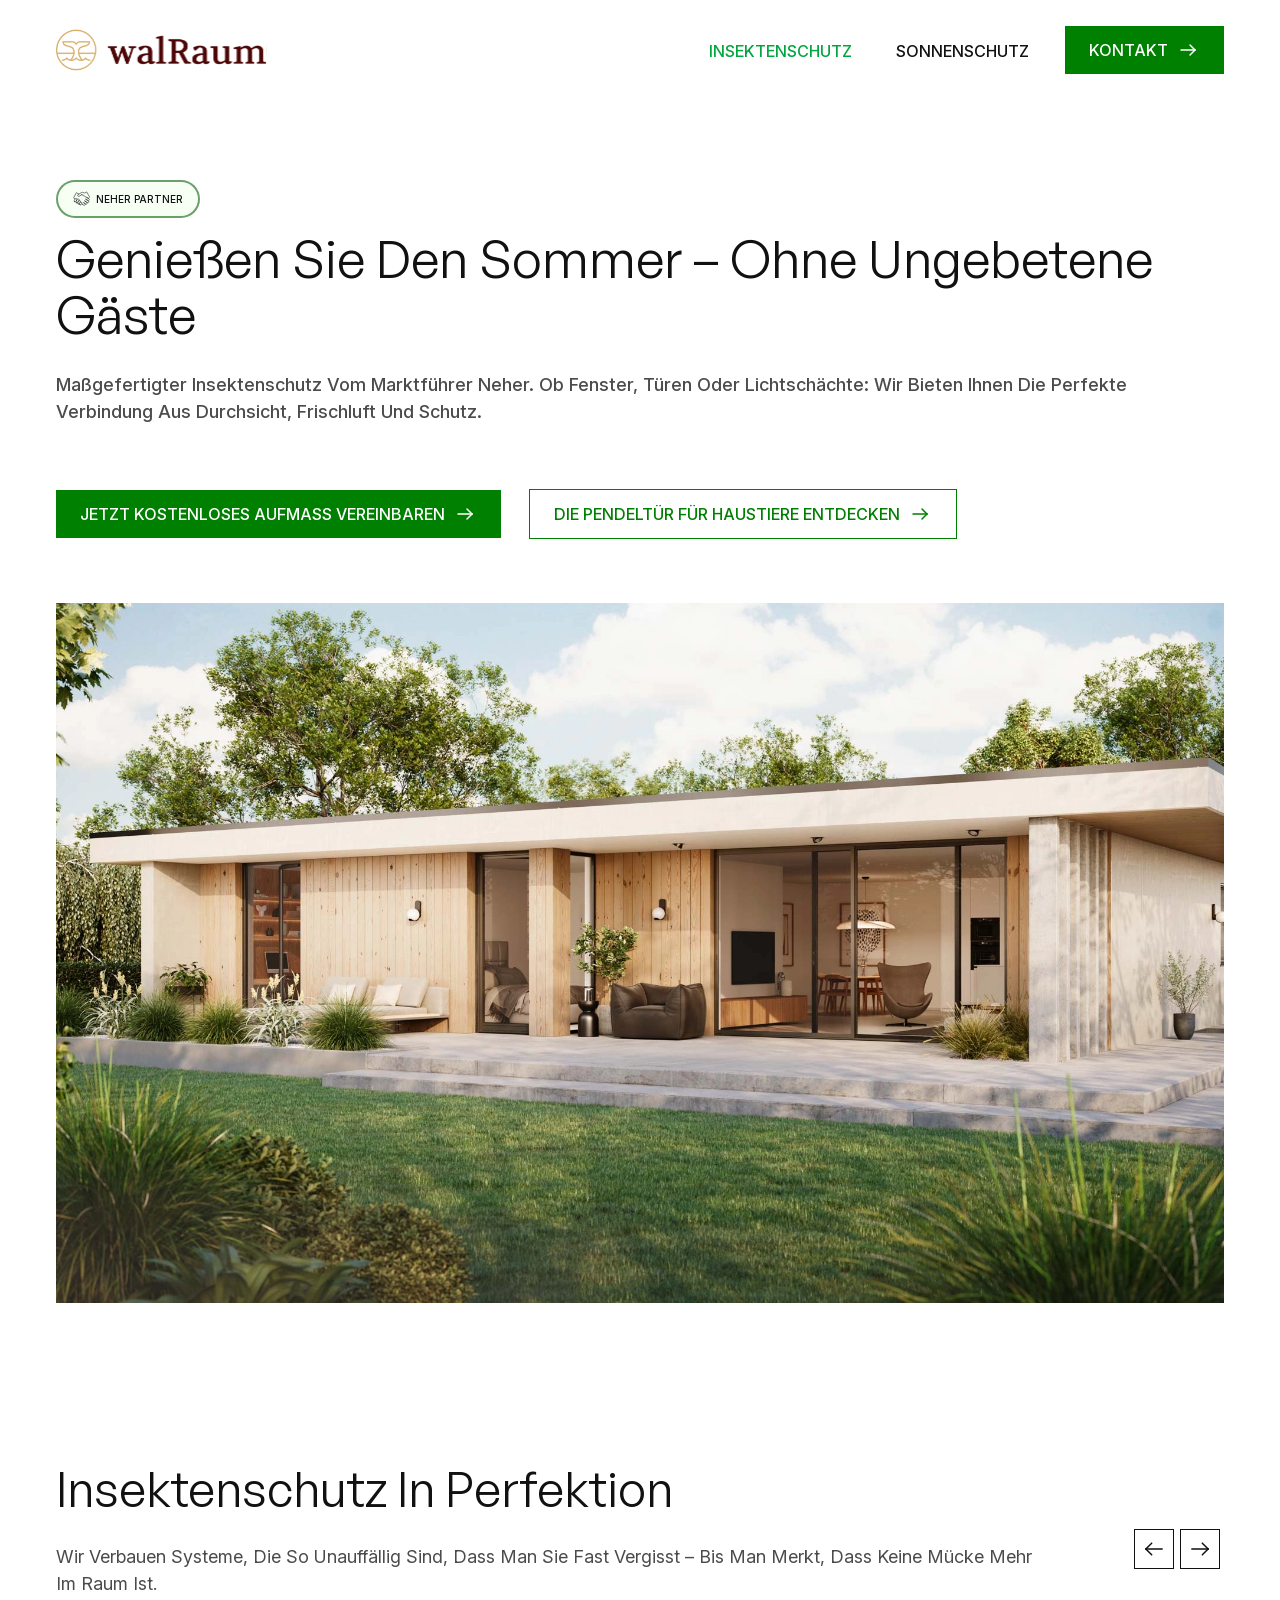
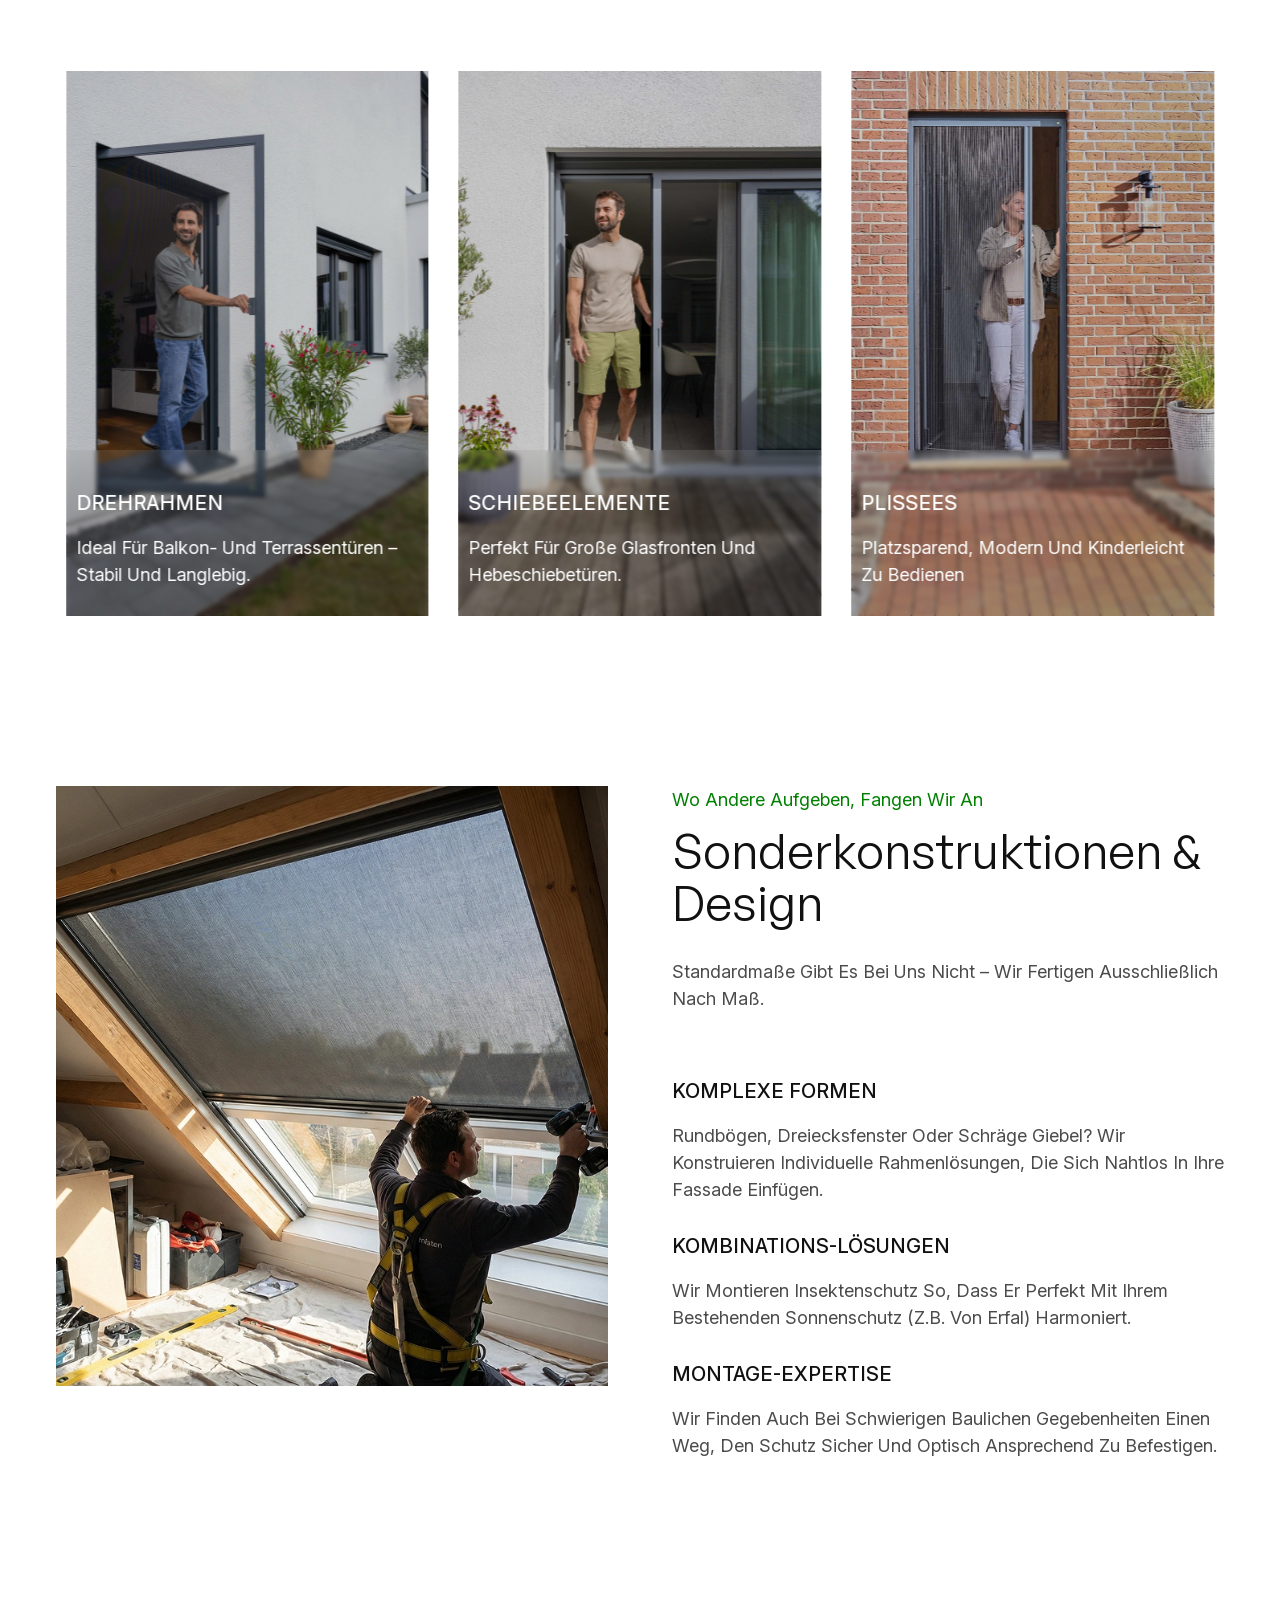
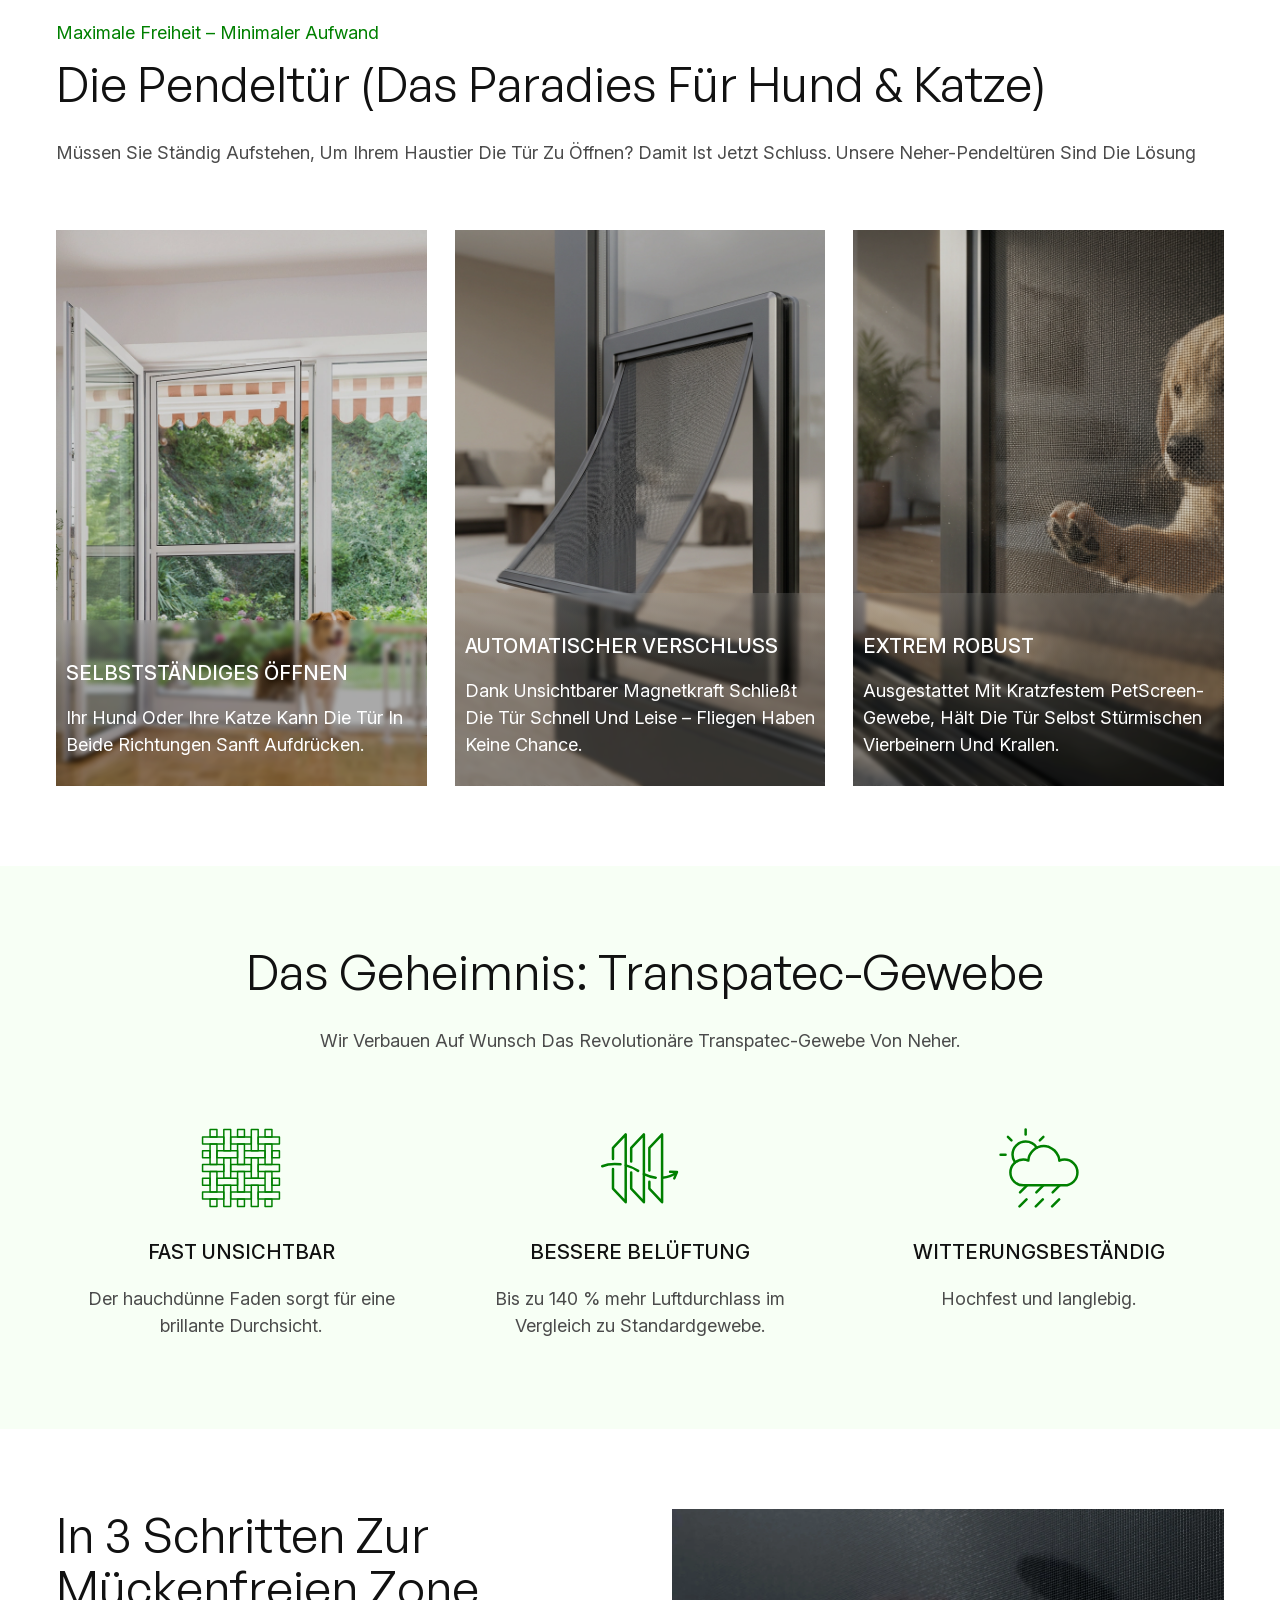
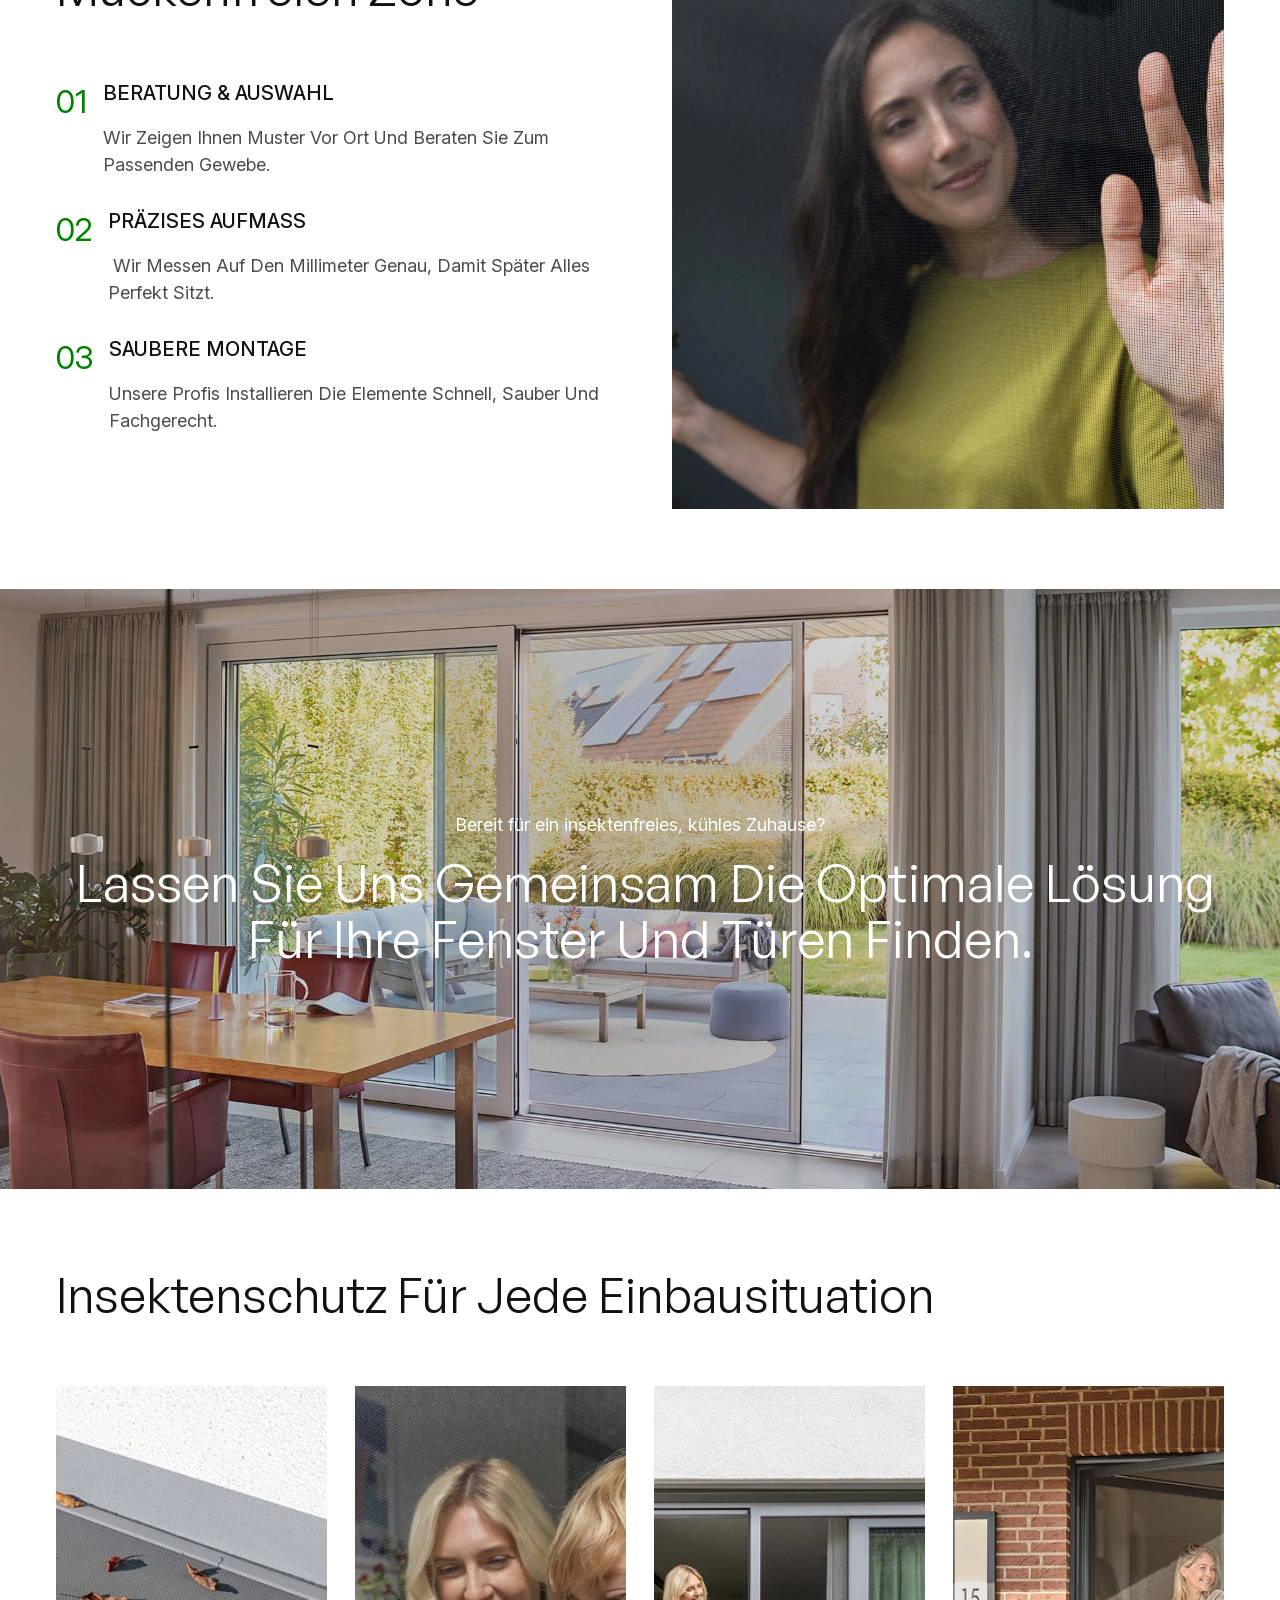
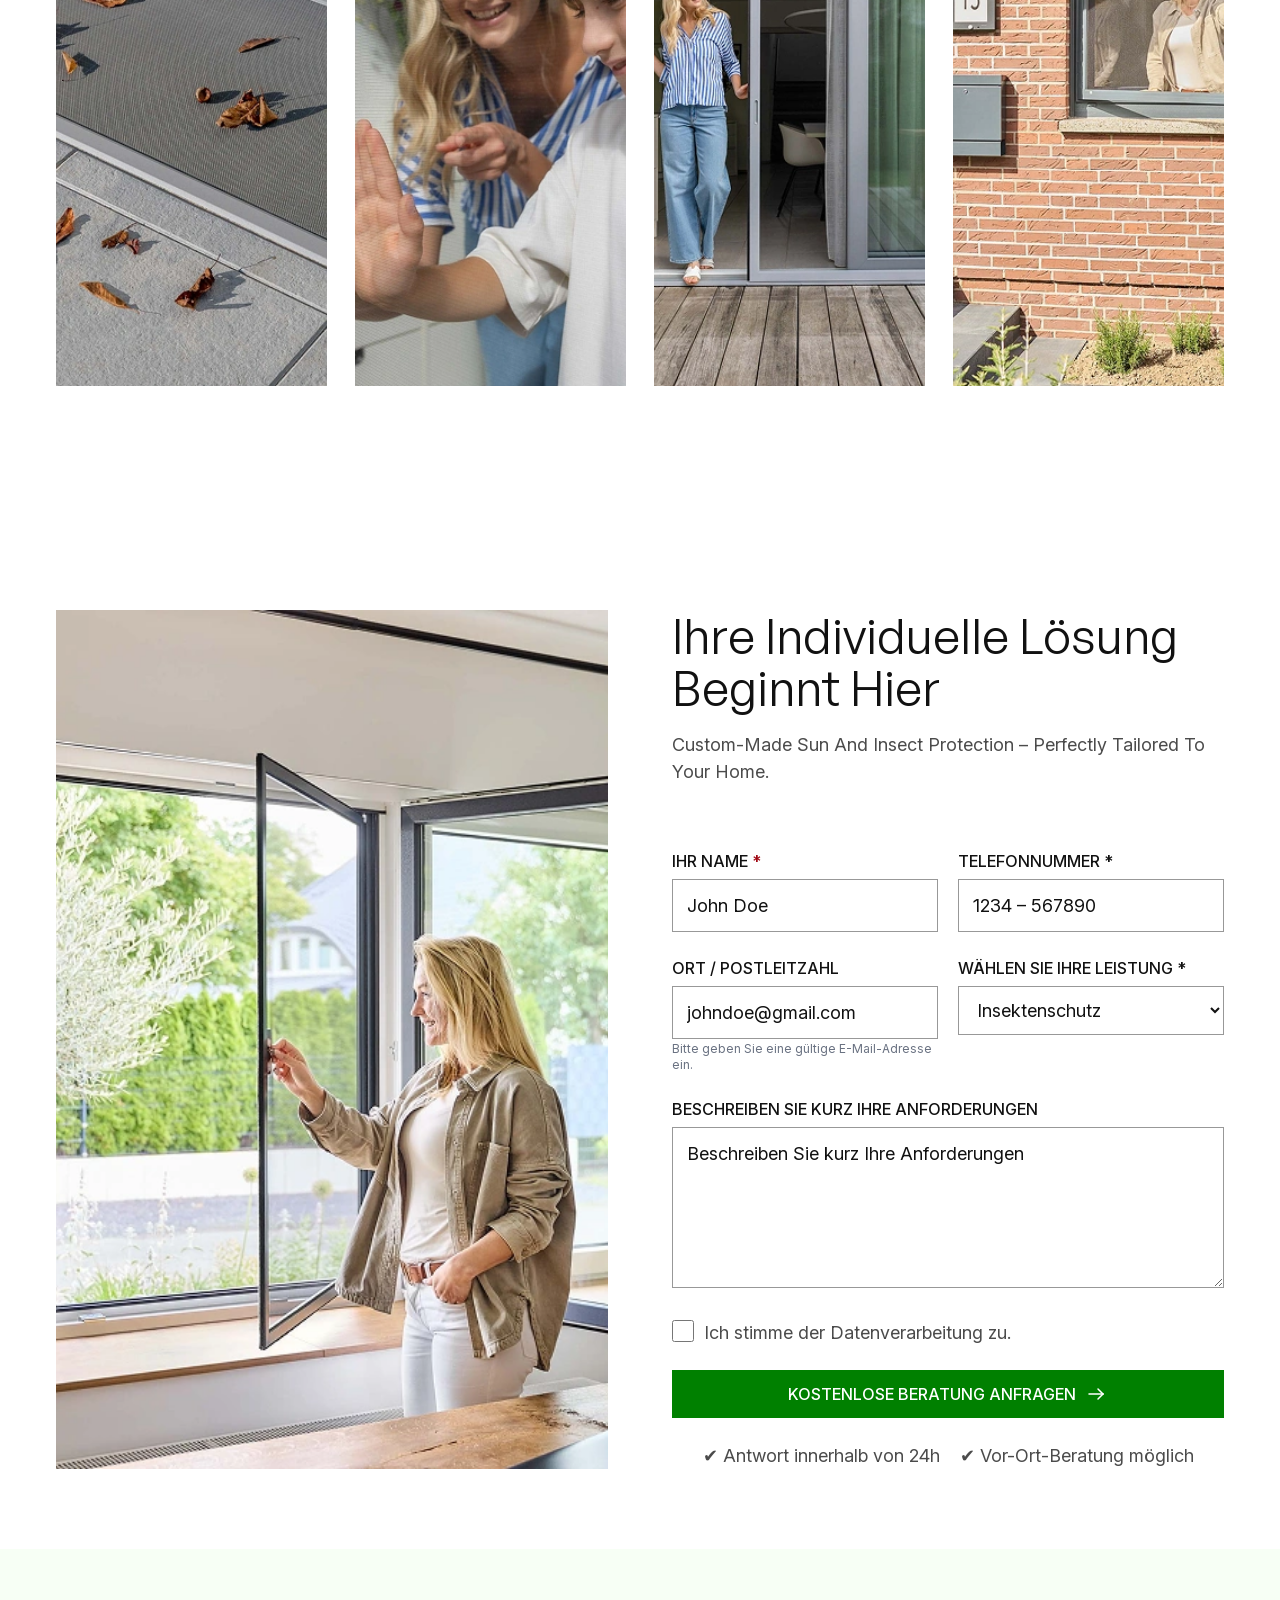
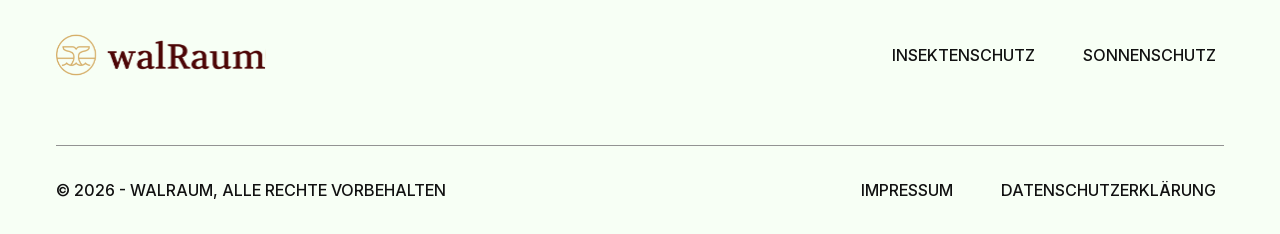
==== commit 7c2fd4dc: "final code" ====
--- a/Insektenschutz.html
+++ b/Insektenschutz.html
@@ -9,19 +9,21 @@
         
         <link rel="stylesheet" href="./assets/css/output.css">
 
+        <link rel="icon" href="./assets/images/favicon-light.svg">
+
     </head>
       
       
     <body>
         <!-- Skip Link button  -->
-        <a href="#mainContent" class="skip-link btn-primary fixed top-0 left-0 z-40">Skip to content</a>
+         <a  href="#mainContent" id="skiplink" class="btn-primary fixed top-0 left-0 z-40 px-8! py-8! text-[14px]!">Skip to content</a>
         <!-- HEADER -->
         <header class="header py-24 fixed w-full top-0 left-0 z-30">
             <div class="container">
                 <div class="inner flex justify-between gap-32 items-center">
                     <a href="./index.html" aria-label="walraum homepage" class="relative">
                         <img src="./assets/images/header-logo.svg" alt="walraum logo image" class="white-logo">
-                        <img src="./assets/images/header-color-logo.svg" alt="walraum colored logo image" class="color-logo absolute inset-0 opacity-0 invisible">
+                        <img src="./assets/images/header-color-logo.svg" alt="walraum colored logo image" class="color-logo absolute inset-0 opacity-0 invisible" >
                     </a>
                   
                     <div id="mainMenu" class="flex justify-center items-center gap-12 md:gap-28">
@@ -46,7 +48,7 @@
                             <span>Kontakt</span>
                             <img src="./assets/images/Arrow.svg" alt="white arrow svg" role="img">
                         </a>
-                        <a href="#" role="button" class="btn-primary block! sm:hidden! py-8! px-8!">
+                          <a href="#" role="button" class="btn-primary block! sm:hidden! py-8! px-8!"  aria-label="Kontakt Seite öffnen">
                             <svg xmlns="http://www.w3.org/2000/svg" version="1.1" xmlns:xlink="http://www.w3.org/1999/xlink" width="20" height="20" x="0" y="0" viewBox="0 0 100 100" style="enable-background:new 0 0 512 512" xml:space="preserve" class=""><g><path d="M80.002 63.655c-4.922-3.39-11.718-1.984-15.067 3.054l-3.54 5.623c-.77 1.172-2.556 1.65-3.844.92-12.648-7.383-23.213-17.423-31.188-29.775-.825-1.277-.486-2.952.752-3.893l5.418-3.924c4.916-3.493 5.843-10.304 2.233-15.18L24.723 7.014c-3.06-4.023-9.05-4.45-12.487-.812C-1.048 20.211-4.83 42.283 27.688 73.293c32.477 30.894 54.338 26.045 67.545 12.192 3.553-3.678 2.814-9.662-1.405-12.511z" fill="#ffffff" opacity="1" data-original="#ffffff" class=""></path></g></svg>
                         </a>
                     </div>
@@ -87,7 +89,12 @@
                            </div>
                         </div>
                            <div class="hero-img w-full xl:h-700">
-                        <img src="./assets/images/hero-2-image.webp" alt="main banner image for hero section" role="img" class="w-full h-full object-cover aspect-video xl:aspect-auto">
+                        <img src="./assets/images/hero-2-image.webp" sizes="(max-width: 640px) 100vw, (max-width: 1024px) 100vw, 1600px"
+  alt="Hero banner showcasing main visual content"
+  class="w-full h-full object-cover aspect-video xl:aspect-auto"
+  fetchpriority="high"
+  loading="eager"
+  decoding="async" width="1600" height="800" >
                     </div>
                     </div>
                  
@@ -427,21 +434,41 @@
                   
                         <div class="grid sm:grid-cols-2 xl:grid-cols-4 gap-28">
                             <div class="relative overflow-hidden group h-auto lg:h-600">
-                                <img src="./assets/images/card-image24.webp" alt=" image for Selbstständiges Öffnen" class="size-full object-cover transition-all duration-300 ease-in-out group-hover:scale-105">
+                                <img src="./assets/images/card-image24.webp" alt=" image for Selbstständiges Öffnen" class="gallery-img size-full object-cover transition-all duration-300 ease-in-out group-hover:scale-105">
                                 
                             </div>
                             <div class="relative overflow-hidden group h-auto lg:h-600">
-                                <img src="./assets/images/card-image21.webp" alt=" image for Automatisches Schließen" class="size-full object-cover transition-all duration-300 ease-in-out group-hover:scale-105">
+                                <img src="./assets/images/card-image21.webp" alt=" image for Automatisches Schließen" class="gallery-img size-full object-cover transition-all duration-300 ease-in-out group-hover:scale-105">
                               
                             </div>
                             <div class="relative overflow-hidden group h-auto lg:h-600">
-                                <img src="./assets/images/card-image22.webp" alt=" image for Robustes Gewebe" class="size-full object-cover transition-all duration-300 ease-in-out group-hover:scale-105">
+                                <img src="./assets/images/card-image22.webp" alt=" image for Robustes Gewebe" class="gallery-img size-full object-cover transition-all duration-300 ease-in-out group-hover:scale-105">
                               
                             </div>
                             <div class="relative overflow-hidden group h-auto lg:h-600">
-                                <img src="./assets/images/card-image23.webp" alt=" image for Robustes Gewebe" class="size-full object-cover transition-all duration-300 ease-in-out group-hover:scale-105">
+                                <img src="./assets/images/card-image23.webp" alt=" image for Robustes Gewebe" class="gallery-img size-full object-cover transition-all duration-300 ease-in-out group-hover:scale-105">
                               
                             </div>
+                        </div>
+                        <!-- lightbox -->
+                        <div id="lightbox" class="fixed inset-0 bg-black/90 hidden items-center justify-center z-50">
+
+                        <!-- Close -->
+                        <button id="closeLightbox"
+                            class="absolute top-5 right-[25%] text-white text-3xl">✕</button>
+
+                        <!-- Prev -->
+                        <button id="prev"
+                            class="absolute left-[25%] w-60 h-60 bg-white text-(--button-bg) text-[45px] flex justify-center items-center">‹</button>
+
+                        <!-- Image -->
+                        <img id="lightboxImg"
+                            class="max-w-[90%] max-h-[90%] object-contain">
+
+                        <!-- Next -->
+                        <button id="next"
+                            class="absolute right-[25%] w-60 h-60 bg-white text-(--button-bg) text-[45px] flex justify-center items-center">›</button>
+
                         </div>
                     </div>
                 </div>
@@ -619,6 +646,13 @@
                </div>
             </div>
         </footer>
+         <button id="scrollTopBtn"
+            class="fixed bottom-6 right-6 z-50 opacity-0 invisible 
+         bg-(--button-bg) text-white w-42 h-42 rounded-full 
+         flex items-center justify-center 
+         transition-all duration-300">
+  ↑
+</button>
         <!-- Script -->
          <script src="./assets/js/swiper-bundle.min.js"></script>
         <script src="./assets/js/script.js"></script>
